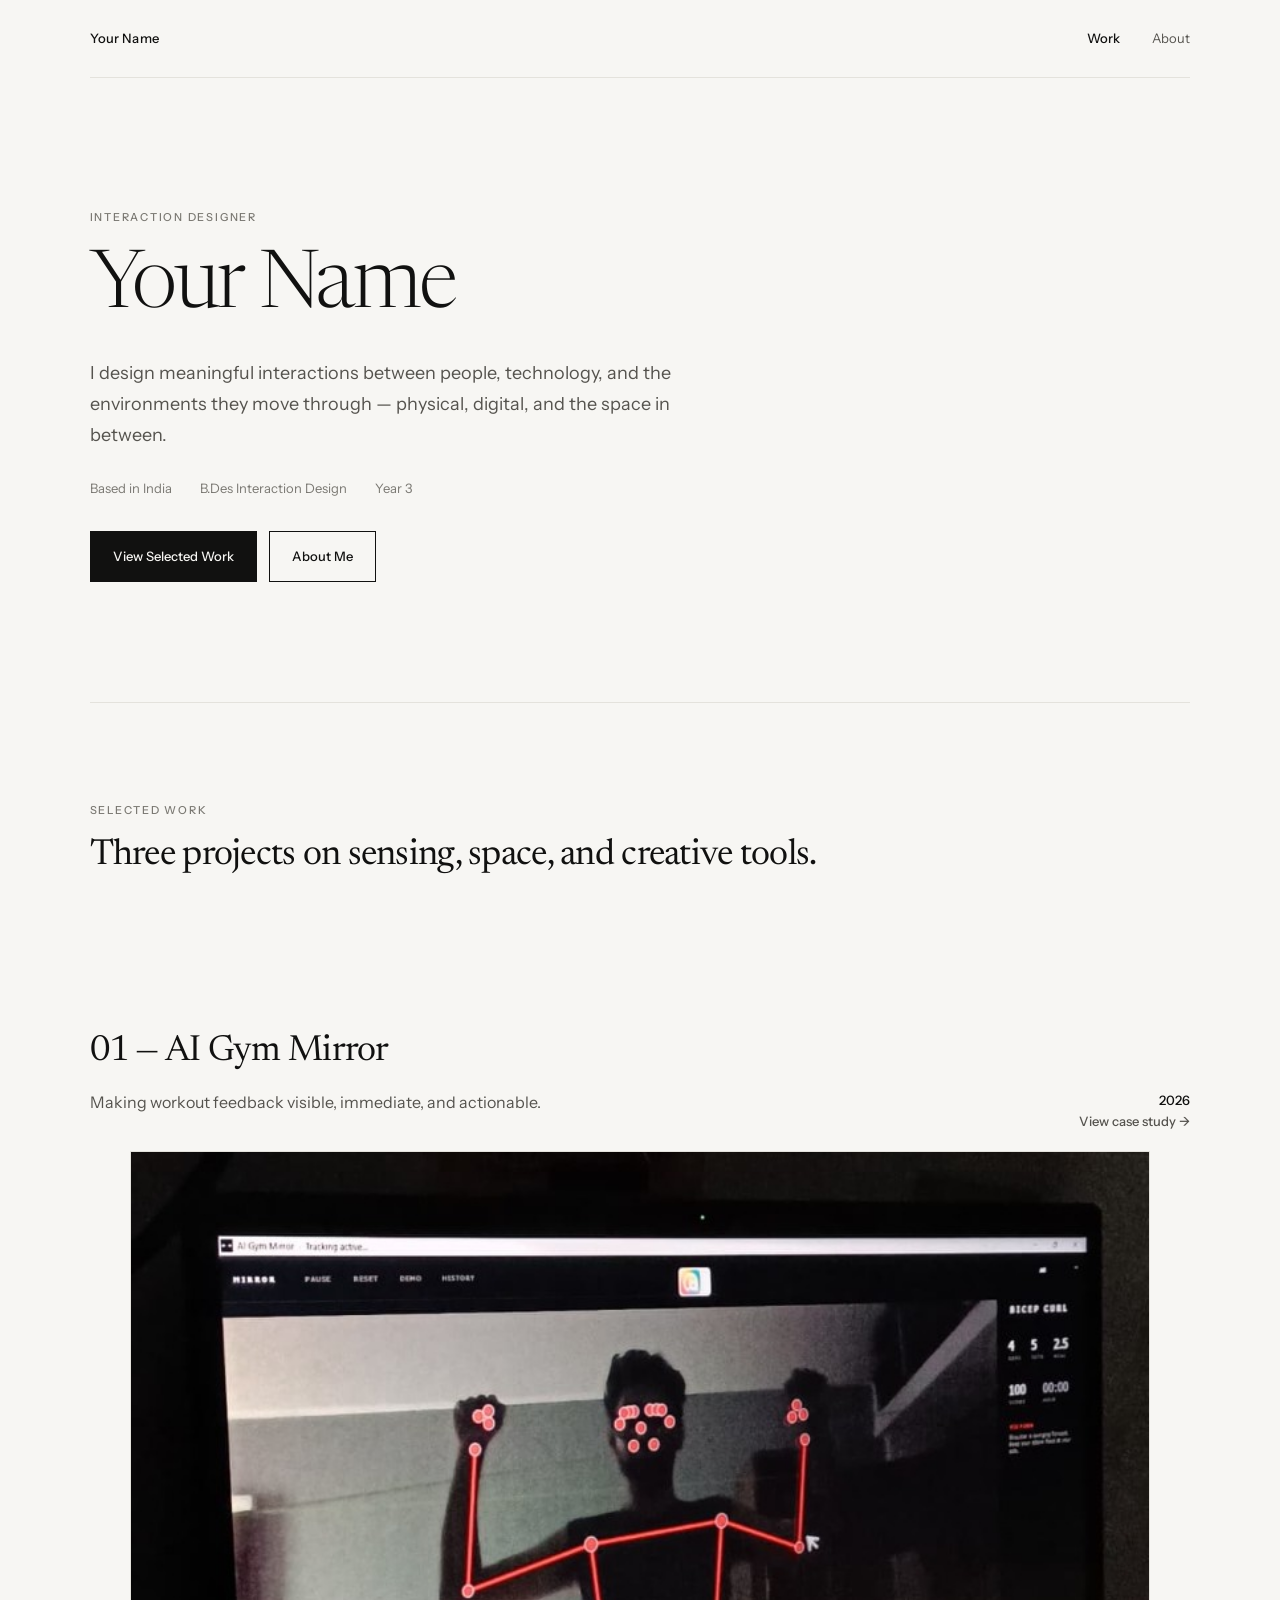
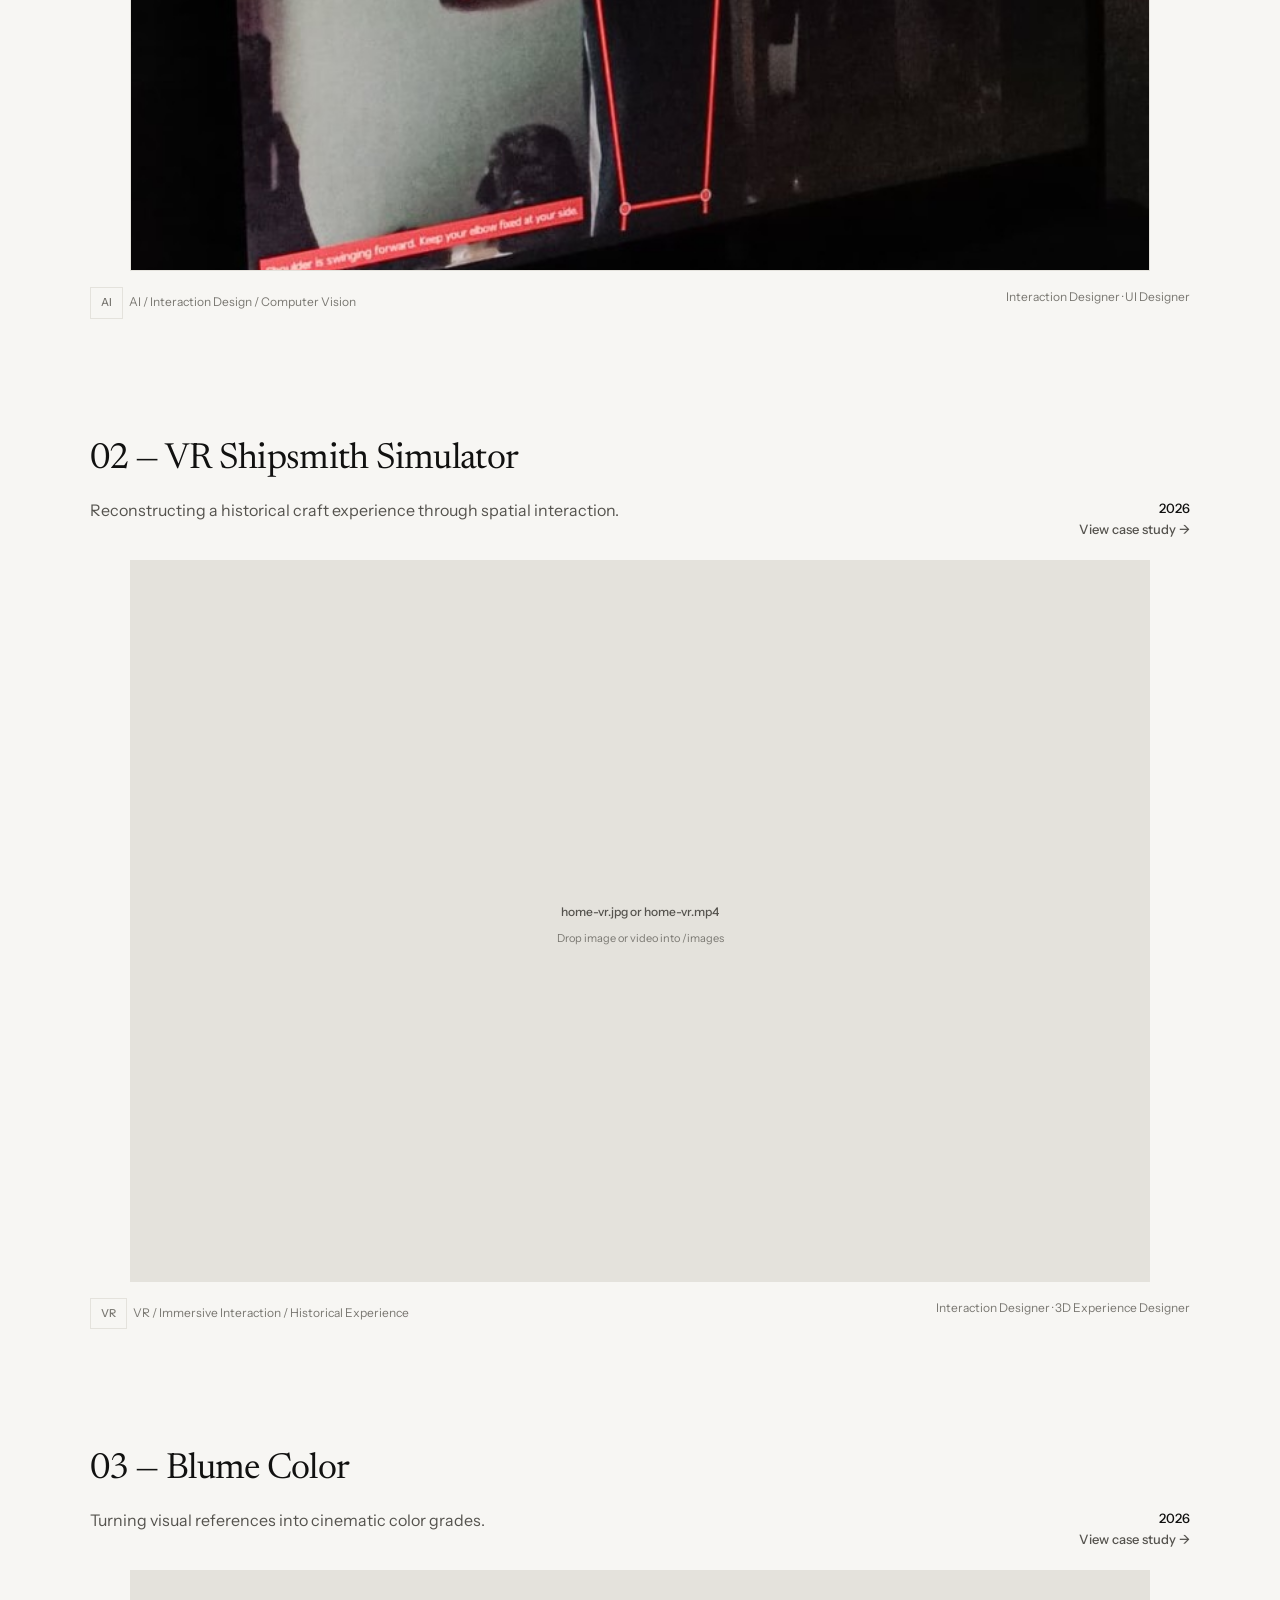
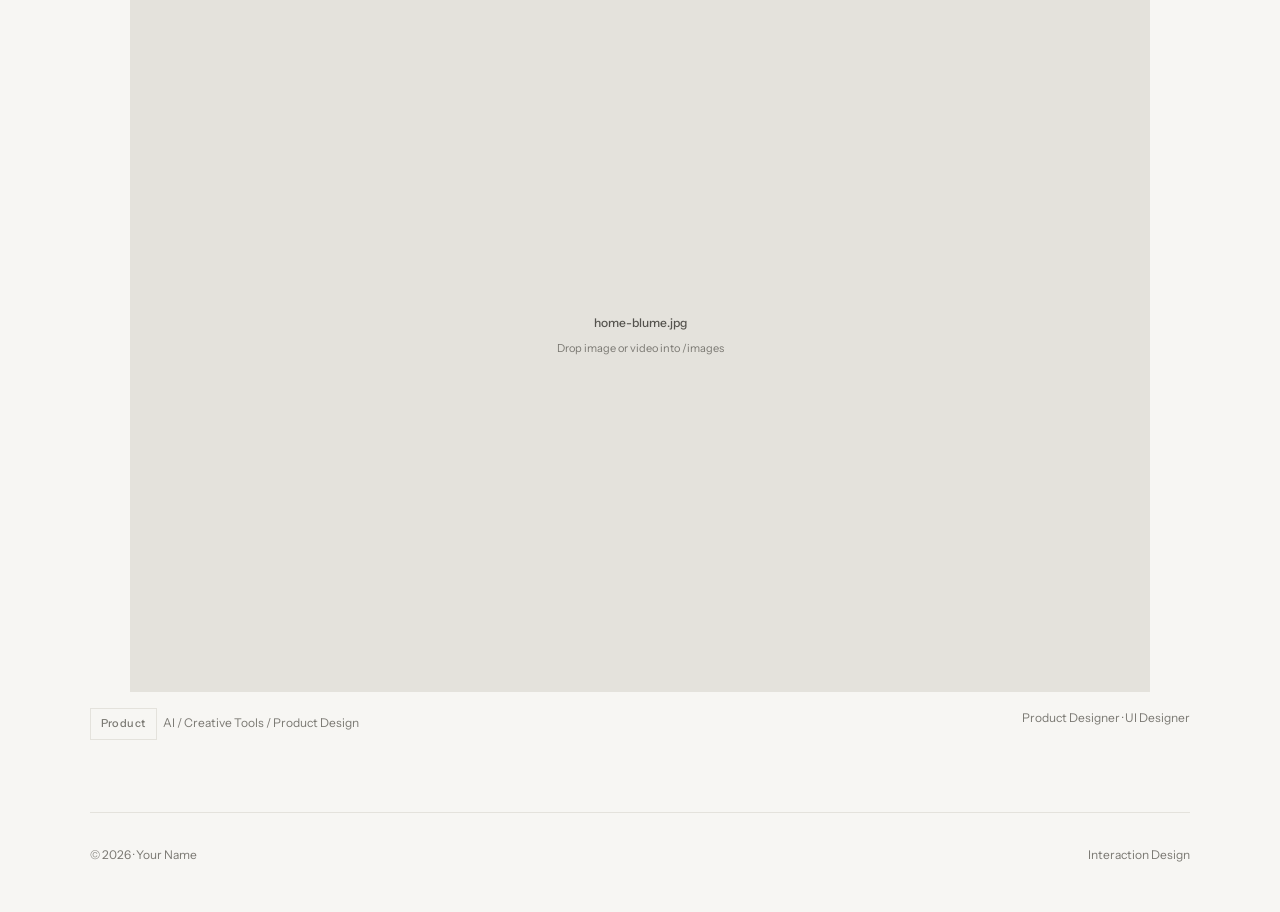
==== docs/index.html @ 710aa034 "Add AI Gym Mirror product photos and matching system screens" ====
<!DOCTYPE html>
<html lang="en">
<head>
  <meta charset="UTF-8">
  <meta name="viewport" content="width=device-width, initial-scale=1">
  <title>Your Name — Interaction Designer</title>
  <meta name="description" content="Interaction design portfolio. Selected work on sensing, space, and creative tools.">
  <link rel="preconnect" href="https://fonts.googleapis.com">
  <link rel="preconnect" href="https://fonts.gstatic.com" crossorigin>
  <link href="https://fonts.googleapis.com/css2?family=Instrument+Sans:wght@400;500;600&family=Newsreader:ital,opsz,wght@0,6..72,300;0,6..72,400;0,6..72,500;1,6..72,400&display=swap" rel="stylesheet">
  <link rel="stylesheet" href="assets/css/site.css">
</head>
<body>
  <a class="skip" href="#content">Skip to content</a>
  <div class="wrap">
    <header class="nav">
      <a class="nav__brand" href="index.html">Your Name</a>
      <nav class="nav__links">
        <a href="index.html#work" aria-current="page">Work</a>
        <a href="about.html">About</a>
      </nav>
    </header>
  </div>

  <main id="content">
    <section class="hero">
      <div class="wrap">
        <p class="label">Interaction Designer</p>
        <h1 class="display">Your Name</h1>
        <p class="lede">I design meaningful interactions between people, technology, and the environments they move through — physical, digital, and the space in between.</p>
        <div class="hero-meta">
          <span>Based in India</span>
          <span>B.Des Interaction Design</span>
          <span>Year 3</span>
        </div>
        <div class="cta-row">
          <a class="btn btn--primary" href="#work">View Selected Work</a>
          <a class="btn btn--ghost" href="about.html">About Me</a>
        </div>
      </div>
    </section>

    <div class="wrap"><hr class="rule"></div>

    <section class="section" id="work">
      <div class="wrap">
        <p class="label">Selected work</p>
        <h2 class="h1">Three projects on sensing, space, and creative tools.</h2>
      </div>
    </section>

    <article class="project">
      <div class="wrap">
        <div class="project__head">
          <div>
            <h2 class="h1">01  —  AI Gym Mirror</h2>
            <p class="body">Making workout feedback visible, immediate, and actionable.</p>
          </div>
          <div class="project__year">
            2026<br>
            <a class="project__link" href="work/ai-gym-mirror.html">View case study  →</a>
          </div>
        </div>
        <a href="work/ai-gym-mirror.html">
          <figure class="media media--hero">
            <img src="images/home-gym.png" alt="AI Gym Mirror tracking a bicep curl">
            <div class="media__ph">
              <div class="media__cross"></div>
              <strong>home-gym.png</strong>
            </div>
          </figure>
        </a>
        <div class="project__foot">
          <span><span class="tag">AI</span> &nbsp; AI / Interaction Design / Computer Vision</span>
          <span>Interaction Designer · UI Designer</span>
        </div>
      </div>
    </article>

    <article class="project">
      <div class="wrap">
        <div class="project__head">
          <div>
            <h2 class="h1">02  —  VR Shipsmith Simulator</h2>
            <p class="body">Reconstructing a historical craft experience through spatial interaction.</p>
          </div>
          <div class="project__year">
            2026<br>
            <a class="project__link" href="work/vr-shipsmith.html">View case study  →</a>
          </div>
        </div>
        <a href="work/vr-shipsmith.html">
          <figure class="media media--hero">
            <video src="images/home-vr.mp4" muted loop playsinline></video>
            <img src="images/home-vr.jpg" alt="VR Shipsmith workshop environment">
            <div class="media__ph">
              <div class="media__cross"></div>
              <strong>home-vr.jpg or home-vr.mp4</strong>
              <small>Drop image or video into /images</small>
            </div>
          </figure>
        </a>
        <div class="project__foot">
          <span><span class="tag">VR</span> &nbsp; VR / Immersive Interaction / Historical Experience</span>
          <span>Interaction Designer · 3D Experience Designer</span>
        </div>
      </div>
    </article>

    <article class="project">
      <div class="wrap">
        <div class="project__head">
          <div>
            <h2 class="h1">03  —  Blume Color</h2>
            <p class="body">Turning visual references into cinematic color grades.</p>
          </div>
          <div class="project__year">
            2026<br>
            <a class="project__link" href="work/blume-color.html">View case study  →</a>
          </div>
        </div>
        <a href="work/blume-color.html">
          <figure class="media media--hero">
            <img src="images/home-blume.jpg" alt="Blume Color product interface">
            <div class="media__ph">
              <div class="media__cross"></div>
              <strong>home-blume.jpg</strong>
              <small>Drop image or video into /images</small>
            </div>
          </figure>
        </a>
        <div class="project__foot">
          <span><span class="tag">Product</span> &nbsp; AI / Creative Tools / Product Design</span>
          <span>Product Designer · UI Designer</span>
        </div>
      </div>
    </article>
  </main>

  <div class="wrap">
    <hr class="rule">
    <footer class="footer">
      <span>© <span data-year></span> · Your Name</span>
      <span>Interaction Design</span>
    </footer>
  </div>
  <script src="assets/js/site.js"></script>
</body>
</html>
---- docs/assets/css/site.css ----
:root {
  --bg: #f7f6f3;
  --bg-muted: #efede8;
  --surface: #ffffff;
  --ink: #111110;
  --secondary: #55534e;
  --muted: #7a7872;
  --line: #e4e2dc;
  --media: #e4e2dc;
  --inverse: #111110;
  --inverse-text: #f7f6f3;
  --pad: clamp(20px, 7vw, 96px);
  --max: 1248px;
  --serif: "Newsreader", "Times New Roman", serif;
  --sans: "Instrument Sans", "Helvetica Neue", sans-serif;
}

* { box-sizing: border-box; }
html { scroll-behavior: smooth; }
body {
  margin: 0;
  background: var(--bg);
  color: var(--ink);
  font-family: var(--sans);
  font-size: 16px;
  line-height: 1.6;
  -webkit-font-smoothing: antialiased;
}
img, video { max-width: 100%; display: block; }
a { color: inherit; text-decoration: none; }
button, .btn { font-family: inherit; }

.skip {
  position: absolute;
  left: -999px;
  top: 8px;
  background: var(--ink);
  color: var(--inverse-text);
  padding: 8px 12px;
  z-index: 20;
}
.skip:focus { left: 8px; }

.wrap {
  width: min(100%, calc(var(--max) + var(--pad) * 2));
  margin: 0 auto;
  padding-left: var(--pad);
  padding-right: var(--pad);
}

.nav {
  display: flex;
  align-items: center;
  justify-content: space-between;
  padding: 28px 0;
  border-bottom: 1px solid var(--line);
}
.nav__brand {
  font-size: 13px;
  font-weight: 500;
  letter-spacing: 0.01em;
}
.nav__links {
  display: flex;
  gap: 32px;
  font-size: 13px;
  color: var(--secondary);
}
.nav__links a[aria-current="page"] {
  color: var(--ink);
  font-weight: 500;
}

.label {
  font-size: 11px;
  font-weight: 500;
  letter-spacing: 0.16em;
  text-transform: uppercase;
  color: var(--muted);
}

.display {
  font-family: var(--serif);
  font-weight: 300;
  font-size: clamp(40px, 8vw, 80px);
  line-height: 1.05;
  letter-spacing: -0.03em;
  margin: 0;
}
.title {
  font-family: var(--serif);
  font-weight: 300;
  font-size: clamp(32px, 5vw, 52px);
  line-height: 1.12;
  letter-spacing: -0.025em;
  margin: 0;
}
.h1 {
  font-family: var(--serif);
  font-weight: 400;
  font-size: clamp(26px, 3vw, 36px);
  line-height: 1.2;
  letter-spacing: -0.02em;
  margin: 0;
}
.h2 {
  font-family: var(--serif);
  font-weight: 400;
  font-size: clamp(22px, 2.4vw, 26px);
  line-height: 1.3;
  margin: 0;
}
.lede {
  font-size: 18px;
  line-height: 1.7;
  color: var(--secondary);
  max-width: 40rem;
}
.body { color: var(--secondary); max-width: 45rem; }
.quote {
  font-family: var(--serif);
  font-style: italic;
  font-weight: 400;
  font-size: clamp(26px, 3.4vw, 40px);
  line-height: 1.25;
  margin: 0;
}

.hero { padding: 120px 0 120px; }
.hero .label { margin-bottom: 20px; }
.hero .display, .hero .title { margin-bottom: 28px; }
.hero-meta {
  display: flex;
  flex-wrap: wrap;
  gap: 12px 28px;
  color: var(--muted);
  font-size: 13px;
  margin: 28px 0 32px;
}
.cta-row { display: flex; flex-wrap: wrap; gap: 12px; }

.btn {
  display: inline-flex;
  align-items: center;
  justify-content: center;
  padding: 14px 22px;
  font-size: 13px;
  font-weight: 500;
  border: 1px solid var(--ink);
  cursor: pointer;
}
.btn--primary { background: var(--ink); color: var(--inverse-text); }
.btn--ghost { background: transparent; }

.section { padding: 88px 0; }
.section--tight { padding: 48px 0 72px; }
.section--muted { background: var(--bg-muted); }
.section--inverse {
  background: var(--inverse);
  color: var(--inverse-text);
}
.section--inverse .label { color: #a8a59d; }
.section--inverse .lede,
.section--inverse .body { color: #c9c6bf; }
.section .label { margin-bottom: 16px; }
.section .h1, .section .h2, .section .title { margin-bottom: 16px; }

.rule { border: 0; border-top: 1px solid var(--line); margin: 0; }

.project { padding: 48px 0 72px; }
.project__head {
  display: flex;
  justify-content: space-between;
  gap: 32px;
  align-items: flex-end;
  margin-bottom: 20px;
}
.project__year { font-size: 13px; font-weight: 500; text-align: right; }
.project__link { font-size: 13px; color: var(--secondary); }
.project__foot {
  display: flex;
  justify-content: space-between;
  gap: 16px;
  flex-wrap: wrap;
  margin-top: 16px;
  font-size: 12px;
  color: var(--muted);
}
.tag {
  display: inline-block;
  border: 1px solid var(--line);
  padding: 6px 10px;
  font-size: 11px;
  font-weight: 500;
  letter-spacing: 0.04em;
}

.media {
  position: relative;
  background: var(--media);
  border: 1px solid var(--line);
  min-height: 240px;
  overflow: hidden;
}
.media--hero { min-height: min(72vw, 720px); }
.media--wide { min-height: min(50vw, 520px); }
.media--square { min-height: 280px; }
.media img,
.media video {
  width: 100%;
  height: 100%;
  object-fit: cover;
  position: absolute;
  inset: 0;
  opacity: 0;
}
.media.has-media img,
.media.has-media video { opacity: 1; }
.media.has-media .media__ph { display: none; }
.media__ph {
  min-height: inherit;
  display: grid;
  place-content: center;
  text-align: center;
  gap: 8px;
  padding: 24px;
  color: var(--muted);
}
.media__ph strong {
  font-size: 12px;
  font-weight: 500;
  color: var(--secondary);
}
.media__ph small { font-size: 11px; }
.media--photo {
  background: #0a0a09;
}
.media--photo img,
.media--photo video {
  object-fit: contain;
}
.media-cap {
  margin: 10px 0 0;
  font-size: 12px;
  color: var(--muted);
}

.meta-row {
  display: grid;
  grid-template-columns: repeat(auto-fit, minmax(140px, 1fr));
  gap: 24px 48px;
  margin: 32px 0 0;
}
.meta-row dt {
  font-size: 11px;
  font-weight: 500;
  letter-spacing: 0.16em;
  text-transform: uppercase;
  color: var(--muted);
  margin-bottom: 6px;
}
.meta-row dd { margin: 0; font-size: 13px; }

.flow {
  display: flex;
  flex-wrap: wrap;
  align-items: center;
  gap: 10px;
}
.chip {
  background: var(--surface);
  border: 1px solid var(--line);
  padding: 10px 14px;
  font-size: 12px;
  font-weight: 500;
}
.flow__arrow { color: var(--muted); }

.insights, .lessons, .states, .phones, .gallery, .ix-grid {
  display: grid;
  gap: 16px 24px;
}
.insights { grid-template-columns: repeat(4, 1fr); }
.lessons { grid-template-columns: repeat(3, 1fr); }
.states { grid-template-columns: repeat(5, 1fr); }
.phones { grid-template-columns: repeat(7, minmax(140px, 1fr)); overflow-x: auto; }
.gallery { grid-template-columns: 1fr 1fr; }
.gallery--3 { grid-template-columns: 1fr 1fr 1fr; }
.ix-grid { grid-template-columns: repeat(6, 1fr); }

.insight {
  border-left: 1px solid var(--line);
  padding: 24px 32px 24px 0;
}
.insight h3 { font-size: 16px; font-weight: 500; margin: 12px 0; }
.insight p, .lesson p, .state p { margin: 0; font-size: 14px; color: var(--secondary); line-height: 1.55; }
.lesson h3 {
  font-family: var(--serif);
  font-weight: 400;
  font-size: 22px;
  margin: 10px 0;
}

.state {
  background: var(--surface);
  padding: 20px;
}
.state h3 { font-size: 14px; font-weight: 500; margin: 0 0 10px; }

.phone {
  min-width: 160px;
  background: var(--surface);
  border: 1px solid var(--line);
  padding: 14px;
  font-size: 11px;
}
.phone__bar { display: flex; justify-content: space-between; color: var(--muted); font-size: 9px; }
.phone h4 { margin: 10px 0; font-size: 13px; }
.phone .block { height: 18px; background: var(--bg-muted); margin: 8px 0; }
.phone .hero-block { height: 72px; background: var(--media); }
.phone .btn-block { height: 28px; background: var(--ink); }
.phone-cap { text-align: center; font-size: 11px; color: var(--muted); margin-top: 8px; }

.notes { display: grid; gap: 8px; margin-top: 24px; }
.note { display: flex; gap: 8px; align-items: flex-start; font-size: 12px; color: var(--secondary); }
.note b {
  background: var(--ink);
  color: var(--inverse-text);
  font-size: 10px;
  font-weight: 500;
  padding: 2px 6px;
}

.plan {
  position: relative;
  background: var(--bg-muted);
  border: 1px solid var(--line);
  min-height: 420px;
  margin-top: 20px;
}
.plan__nav {
  position: absolute;
  inset: 24px;
  border: 1px dashed var(--line);
}
.zone {
  position: absolute;
  border: 1px solid var(--ink);
  background: var(--surface);
  display: grid;
  place-content: center;
  font-size: 11px;
  font-weight: 500;
  text-align: center;
  padding: 8px;
}
.plan__legend {
  position: absolute;
  left: 40px;
  bottom: 16px;
  font-size: 11px;
  color: var(--muted);
}

.workspace {
  display: grid;
  grid-template-columns: 2fr 1fr 1.2fr 1.4fr;
  grid-template-rows: 180px 90px 90px 90px;
  gap: 12px;
  background: var(--surface);
  border: 1px solid var(--line);
  padding: 16px;
}
.ws {
  background: var(--bg-muted);
  display: grid;
  place-content: center;
  text-align: center;
  font-size: 12px;
  font-weight: 500;
  color: var(--secondary);
  padding: 12px;
}
.ws--video { grid-column: 1; grid-row: 1; }
.ws--ref { grid-column: 2; grid-row: 1; }
.ws--prev { grid-column: 3 / 5; grid-row: 1; }
.ws--raw { grid-column: 1; grid-row: 2 / 4; }
.ws--proc { grid-column: 2; grid-row: 2; }
.ws--anal { grid-column: 2; grid-row: 3; }
.ws--cmp { grid-column: 3 / 5; grid-row: 2 / 4; }
.ws--int { grid-column: 1; grid-row: 4; }
.ws--exp { grid-column: 2 / 5; grid-row: 4; }

.table {
  background: var(--surface);
  border: 1px solid var(--line);
}
.table div {
  display: grid;
  grid-template-columns: 200px 1fr;
  gap: 24px;
  padding: 18px 20px;
  border-top: 1px solid var(--line);
  font-size: 14px;
}
.table div:first-child { border-top: 0; }
.table b { font-size: 13px; font-weight: 500; }

.split-3 {
  display: grid;
  grid-template-columns: 1.4fr 1fr 0.8fr;
  gap: 48px 80px;
}
.split-3 .h2 { margin-bottom: 8px; }
.skill-list {
  display: grid;
  gap: 10px;
  font-family: var(--serif);
  font-size: 22px;
  line-height: 1.3;
}
.tool-list { display: grid; gap: 12px; color: var(--secondary); }

.case-nav {
  display: flex;
  justify-content: space-between;
  gap: 16px;
  align-items: center;
  padding: 28px 0;
  border-bottom: 1px solid var(--line);
  font-size: 13px;
}
.case-nav span { font-weight: 500; }
.case-nav a { color: var(--secondary); }

.next {
  display: flex;
  justify-content: space-between;
  align-items: baseline;
  gap: 16px;
  padding: 32px 0 16px;
}
.next a { font-family: var(--serif); font-size: 26px; }

.footer {
  display: flex;
  justify-content: space-between;
  gap: 16px;
  padding: 32px 0 48px;
  font-size: 12px;
  color: var(--muted);
}

@media (max-width: 980px) {
  .insights, .lessons, .states, .gallery, .gallery--3, .ix-grid, .split-3 {
    grid-template-columns: 1fr;
  }
  .phones { grid-template-columns: repeat(3, 1fr); }
  .workspace { grid-template-columns: 1fr 1fr; grid-template-rows: none; }
  .ws, .ws--video, .ws--ref, .ws--prev, .ws--raw, .ws--proc, .ws--anal, .ws--cmp, .ws--int, .ws--exp {
    grid-column: auto;
    grid-row: auto;
    min-height: 88px;
  }
  .table div { grid-template-columns: 1fr; gap: 6px; }
  .project__head { flex-direction: column; align-items: flex-start; }
  .hero { padding: 64px 0 72px; }
  .section { padding: 56px 0; }
}

@media (max-width: 640px) {
  .cta-row .btn { width: 100%; }
  .phones { grid-template-columns: 1fr 1fr; }
  .nav__links { gap: 18px; }
}
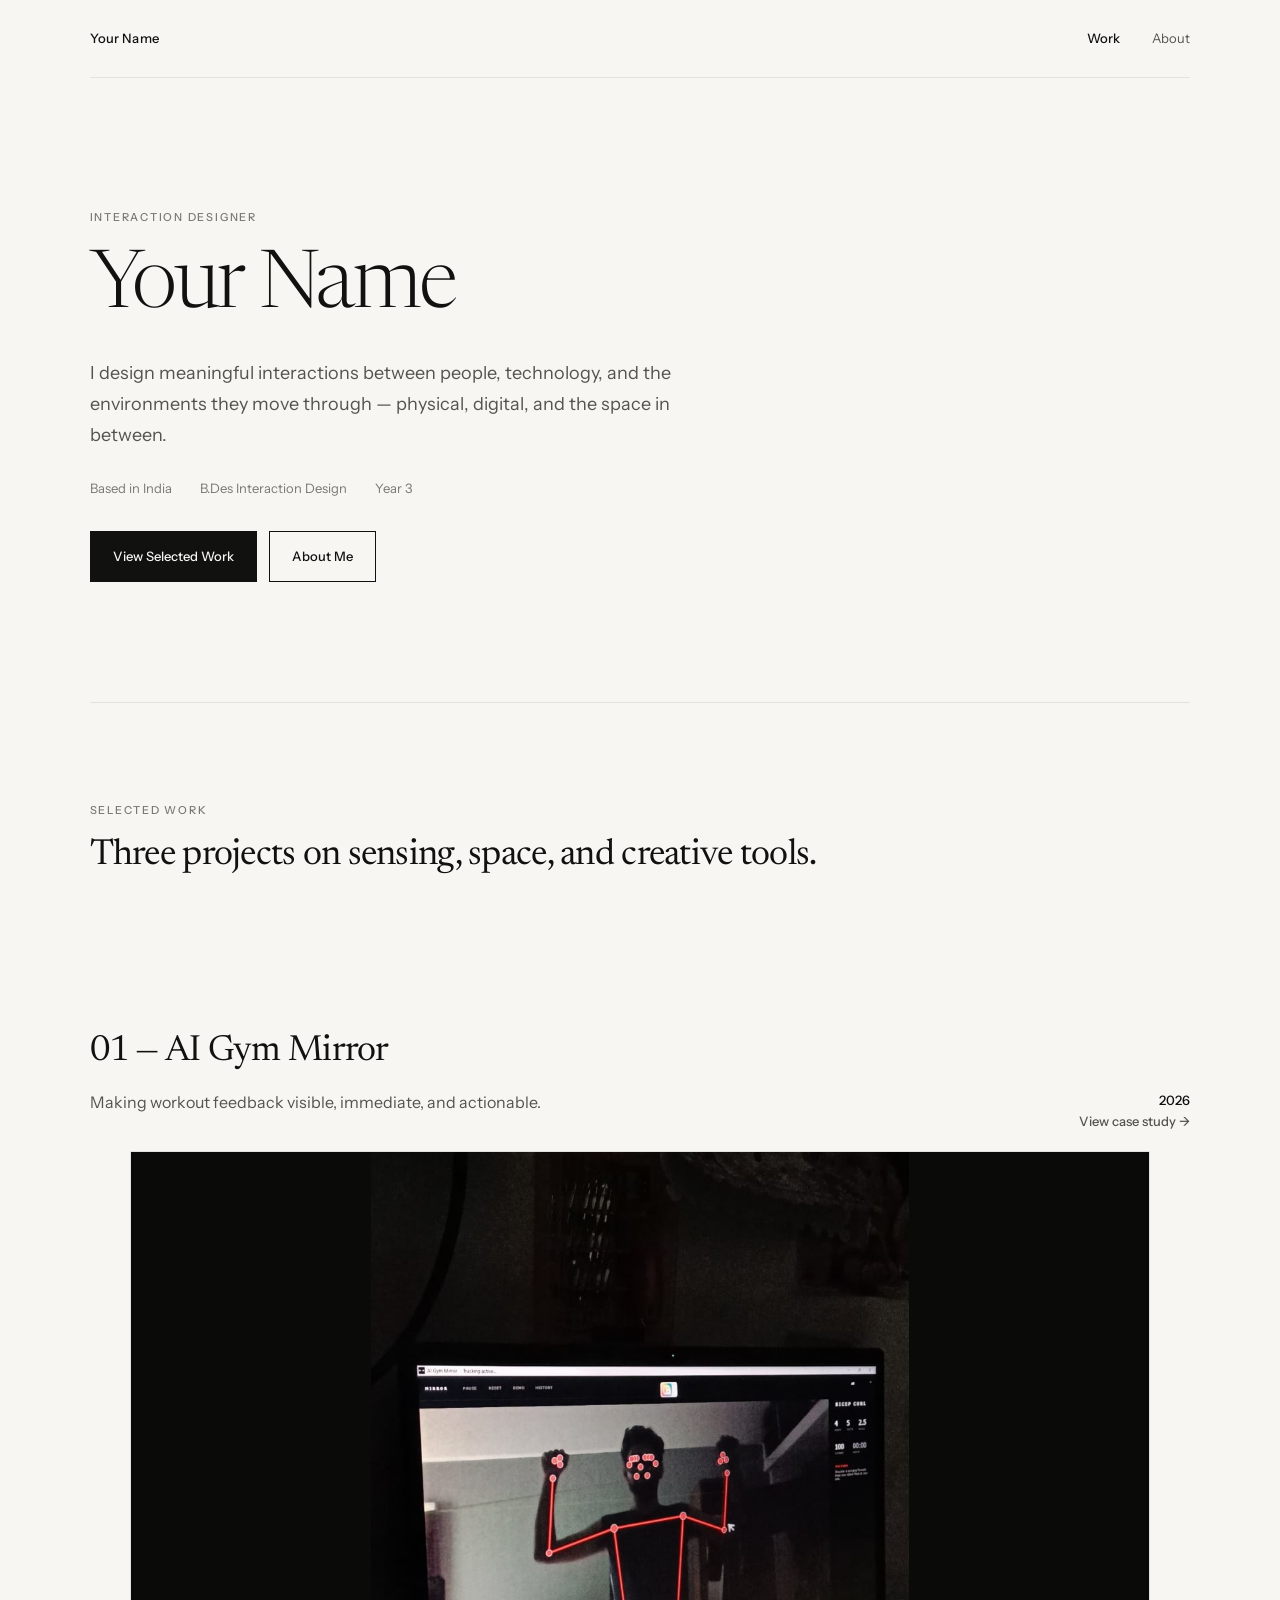
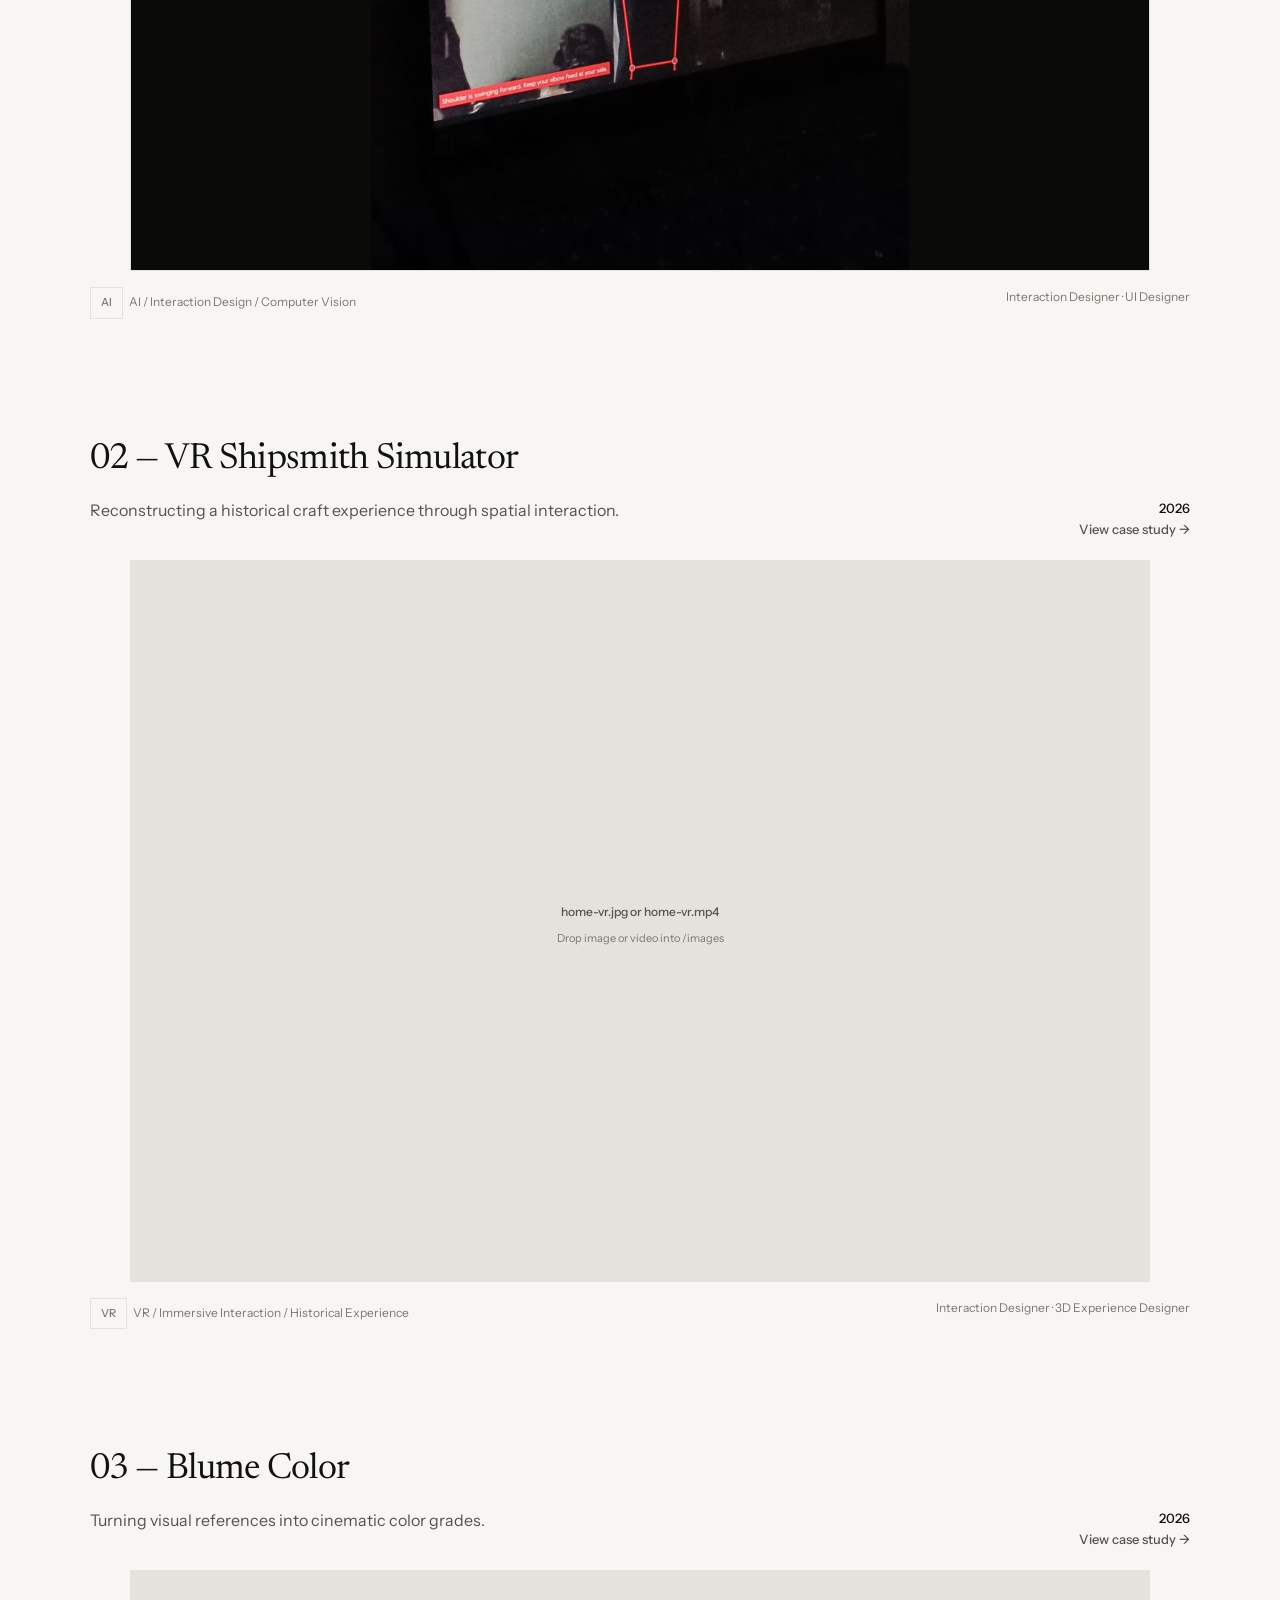
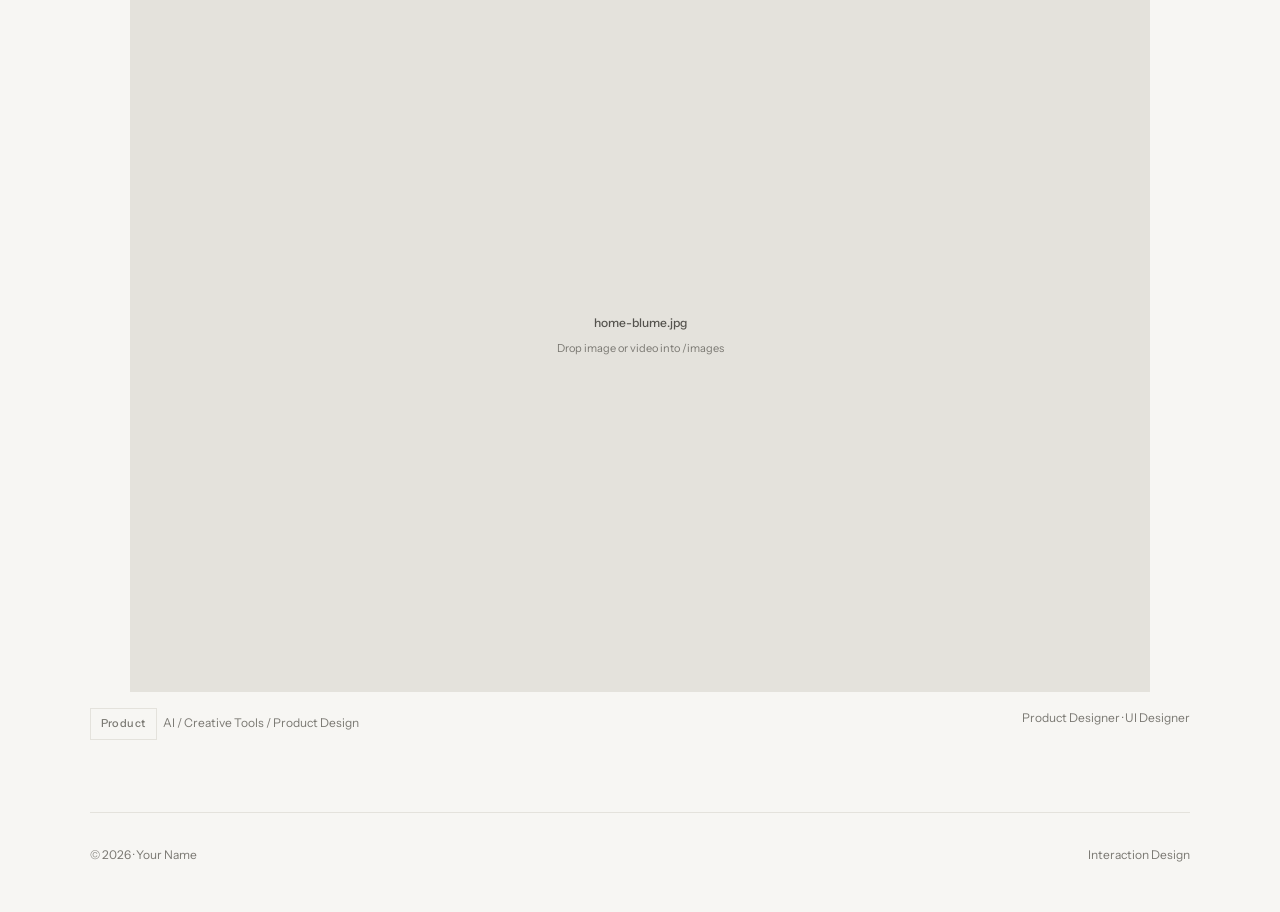
==== commit e3549e85: "Keep the Gym Mirror home photo uncropped" ====
--- a/docs/index.html
+++ b/docs/index.html
@@ -62,7 +62,7 @@
           </div>
         </div>
         <a href="work/ai-gym-mirror.html">
-          <figure class="media media--hero">
+          <figure class="media media--hero media--photo">
             <img src="images/home-gym.png" alt="AI Gym Mirror tracking a bicep curl">
             <div class="media__ph">
               <div class="media__cross"></div>
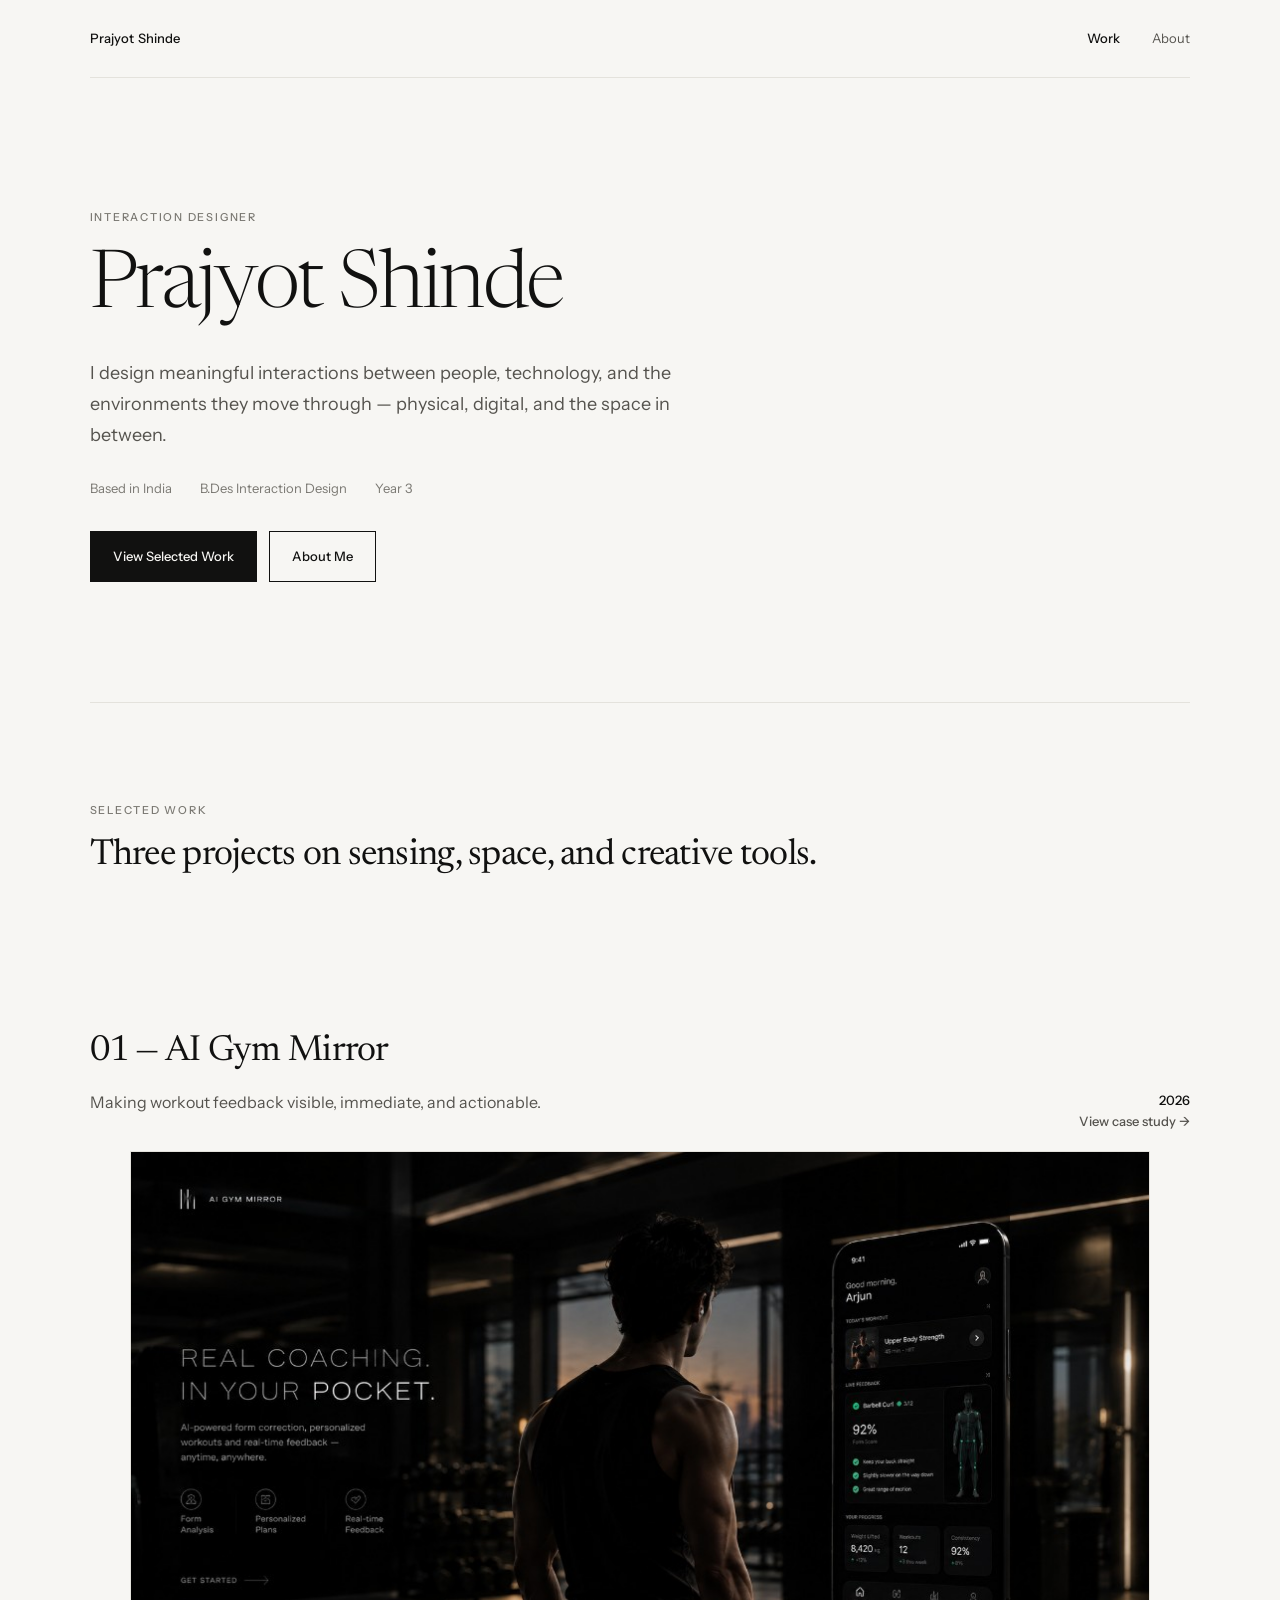
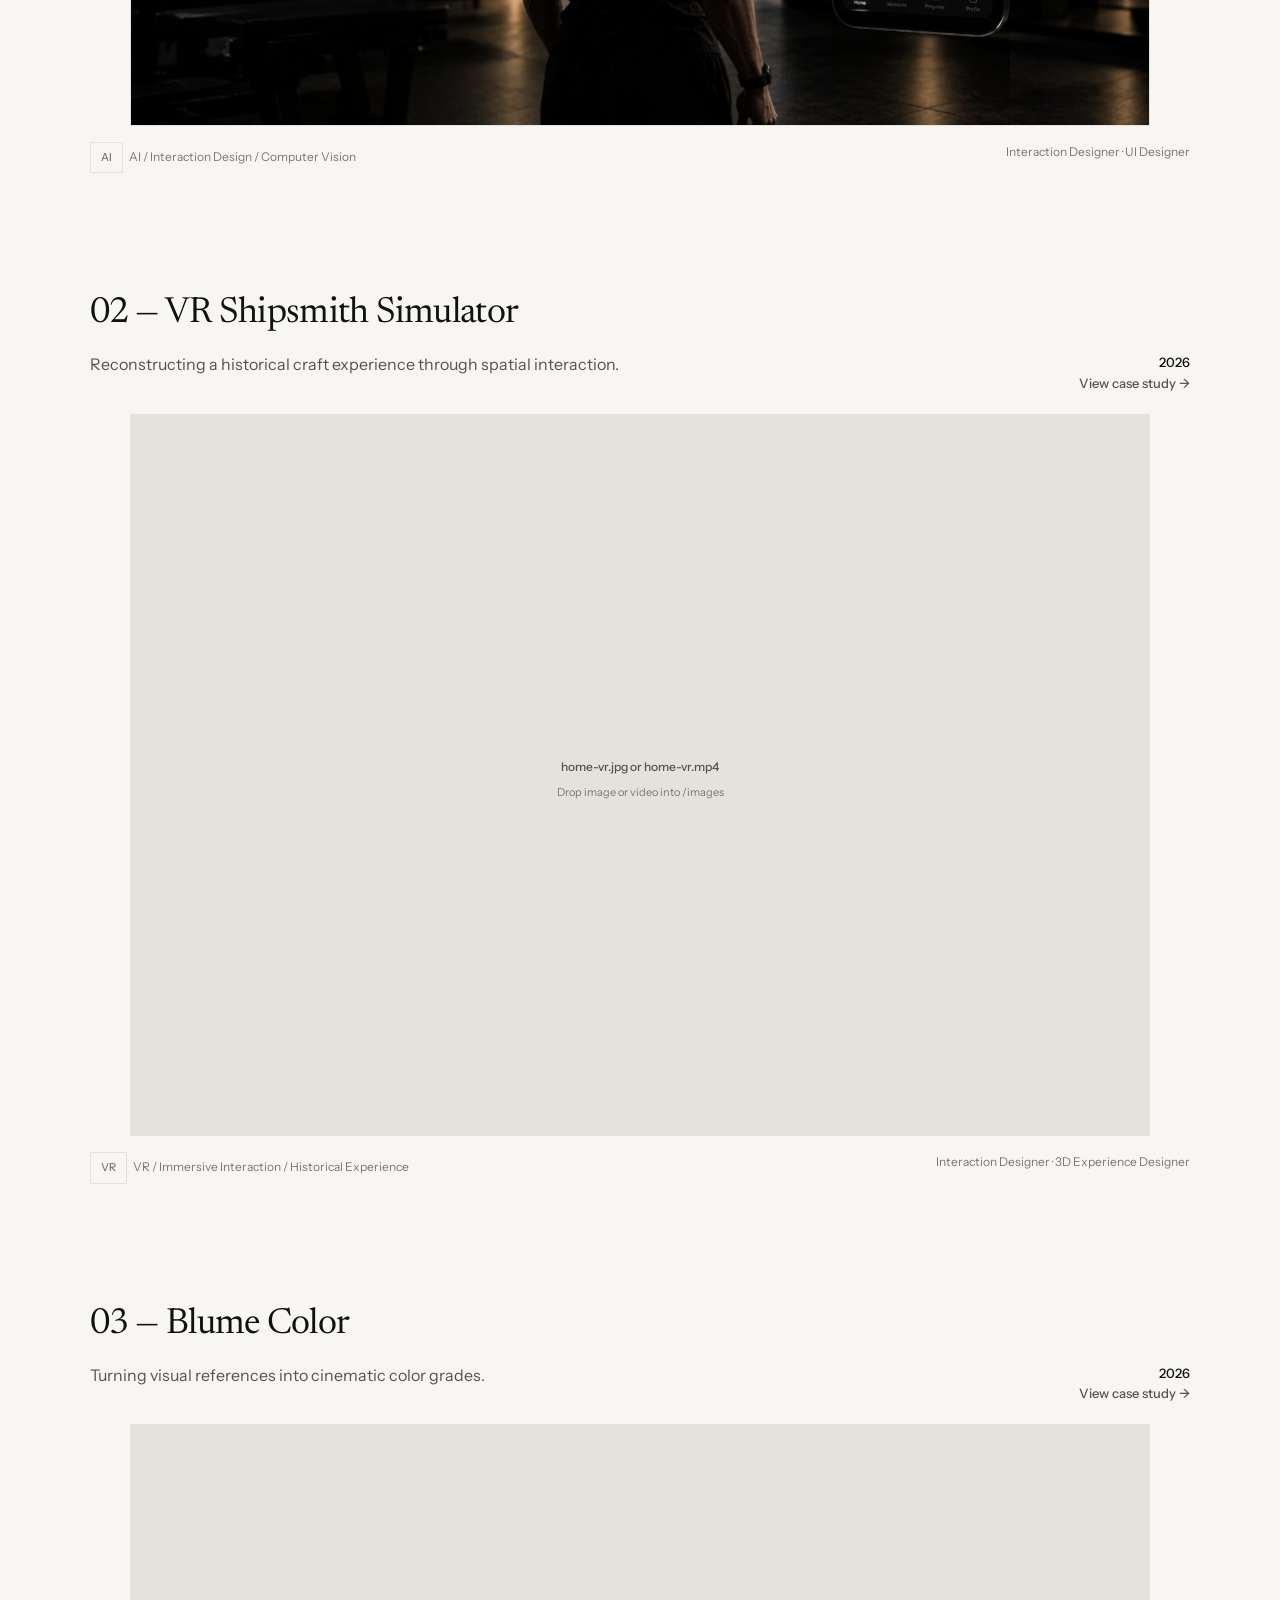
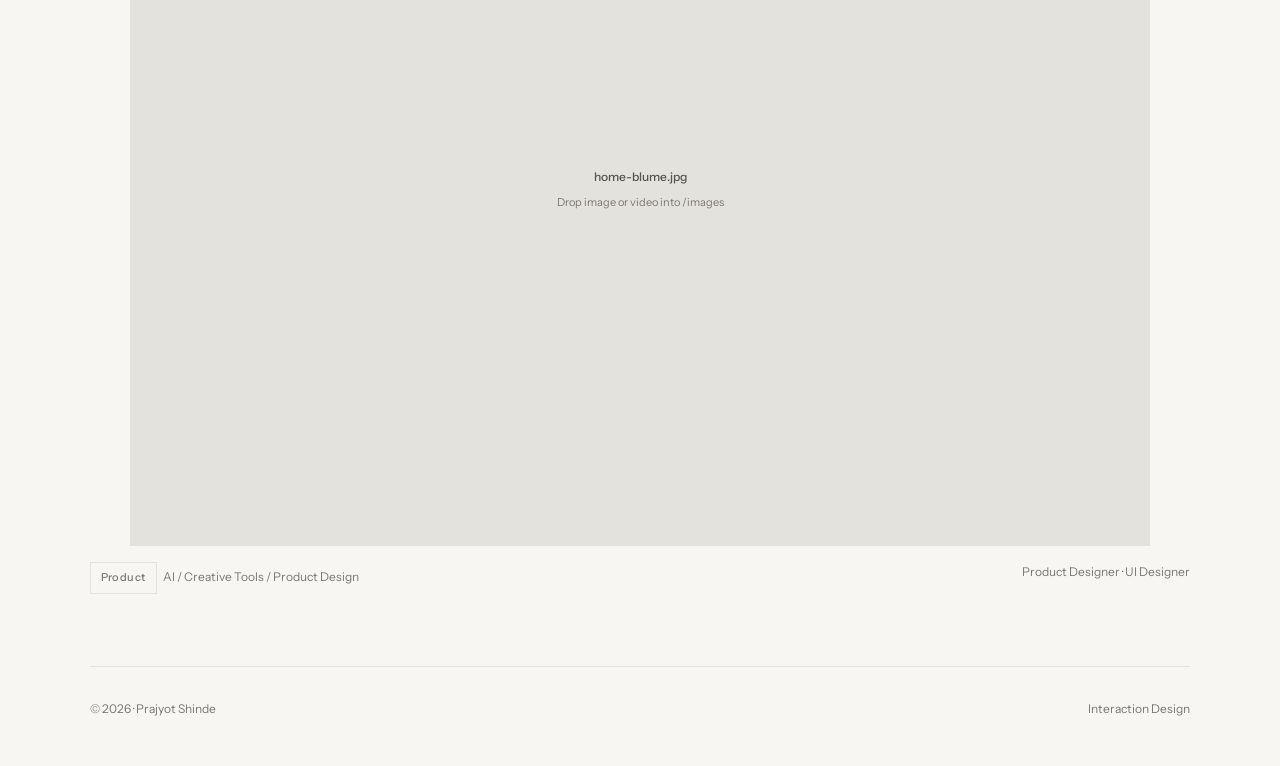
==== commit 8c1f24fd: "Add Prajyot Shinde and the Gym Mirror homepage hero" ====
--- a/docs/index.html
+++ b/docs/index.html
@@ -3,7 +3,7 @@
 <head>
   <meta charset="UTF-8">
   <meta name="viewport" content="width=device-width, initial-scale=1">
-  <title>Your Name — Interaction Designer</title>
+  <title>Prajyot Shinde — Interaction Designer</title>
   <meta name="description" content="Interaction design portfolio. Selected work on sensing, space, and creative tools.">
   <link rel="preconnect" href="https://fonts.googleapis.com">
   <link rel="preconnect" href="https://fonts.gstatic.com" crossorigin>
@@ -14,7 +14,7 @@
   <a class="skip" href="#content">Skip to content</a>
   <div class="wrap">
     <header class="nav">
-      <a class="nav__brand" href="index.html">Your Name</a>
+      <a class="nav__brand" href="index.html">Prajyot Shinde</a>
       <nav class="nav__links">
         <a href="index.html#work" aria-current="page">Work</a>
         <a href="about.html">About</a>
@@ -26,7 +26,7 @@
     <section class="hero">
       <div class="wrap">
         <p class="label">Interaction Designer</p>
-        <h1 class="display">Your Name</h1>
+        <h1 class="display">Prajyot Shinde</h1>
         <p class="lede">I design meaningful interactions between people, technology, and the environments they move through — physical, digital, and the space in between.</p>
         <div class="hero-meta">
           <span>Based in India</span>
@@ -62,8 +62,8 @@
           </div>
         </div>
         <a href="work/ai-gym-mirror.html">
-          <figure class="media media--hero media--photo">
-            <img src="images/home-gym.png" alt="AI Gym Mirror tracking a bicep curl">
+          <figure class="media media--hero media--cinematic">
+            <img src="images/home-gym.png" alt="AI Gym Mirror — real coaching in your pocket">
             <div class="media__ph">
               <div class="media__cross"></div>
               <strong>home-gym.png</strong>
@@ -140,7 +140,7 @@
   <div class="wrap">
     <hr class="rule">
     <footer class="footer">
-      <span>© <span data-year></span> · Your Name</span>
+      <span>© <span data-year></span> · Prajyot Shinde</span>
       <span>Interaction Design</span>
     </footer>
   </div>
--- a/docs/assets/css/site.css
+++ b/docs/assets/css/site.css
@@ -232,8 +232,14 @@
   color: var(--secondary);
 }
 .media__ph small { font-size: 11px; }
-.media--photo {
-  background: #0a0a09;
+.media--cinematic {
+  min-height: 0;
+  aspect-ratio: 16 / 9;
+  background: #070708;
+}
+.media--cinematic img,
+.media--cinematic video {
+  object-fit: cover;
 }
 .media--photo img,
 .media--photo video {
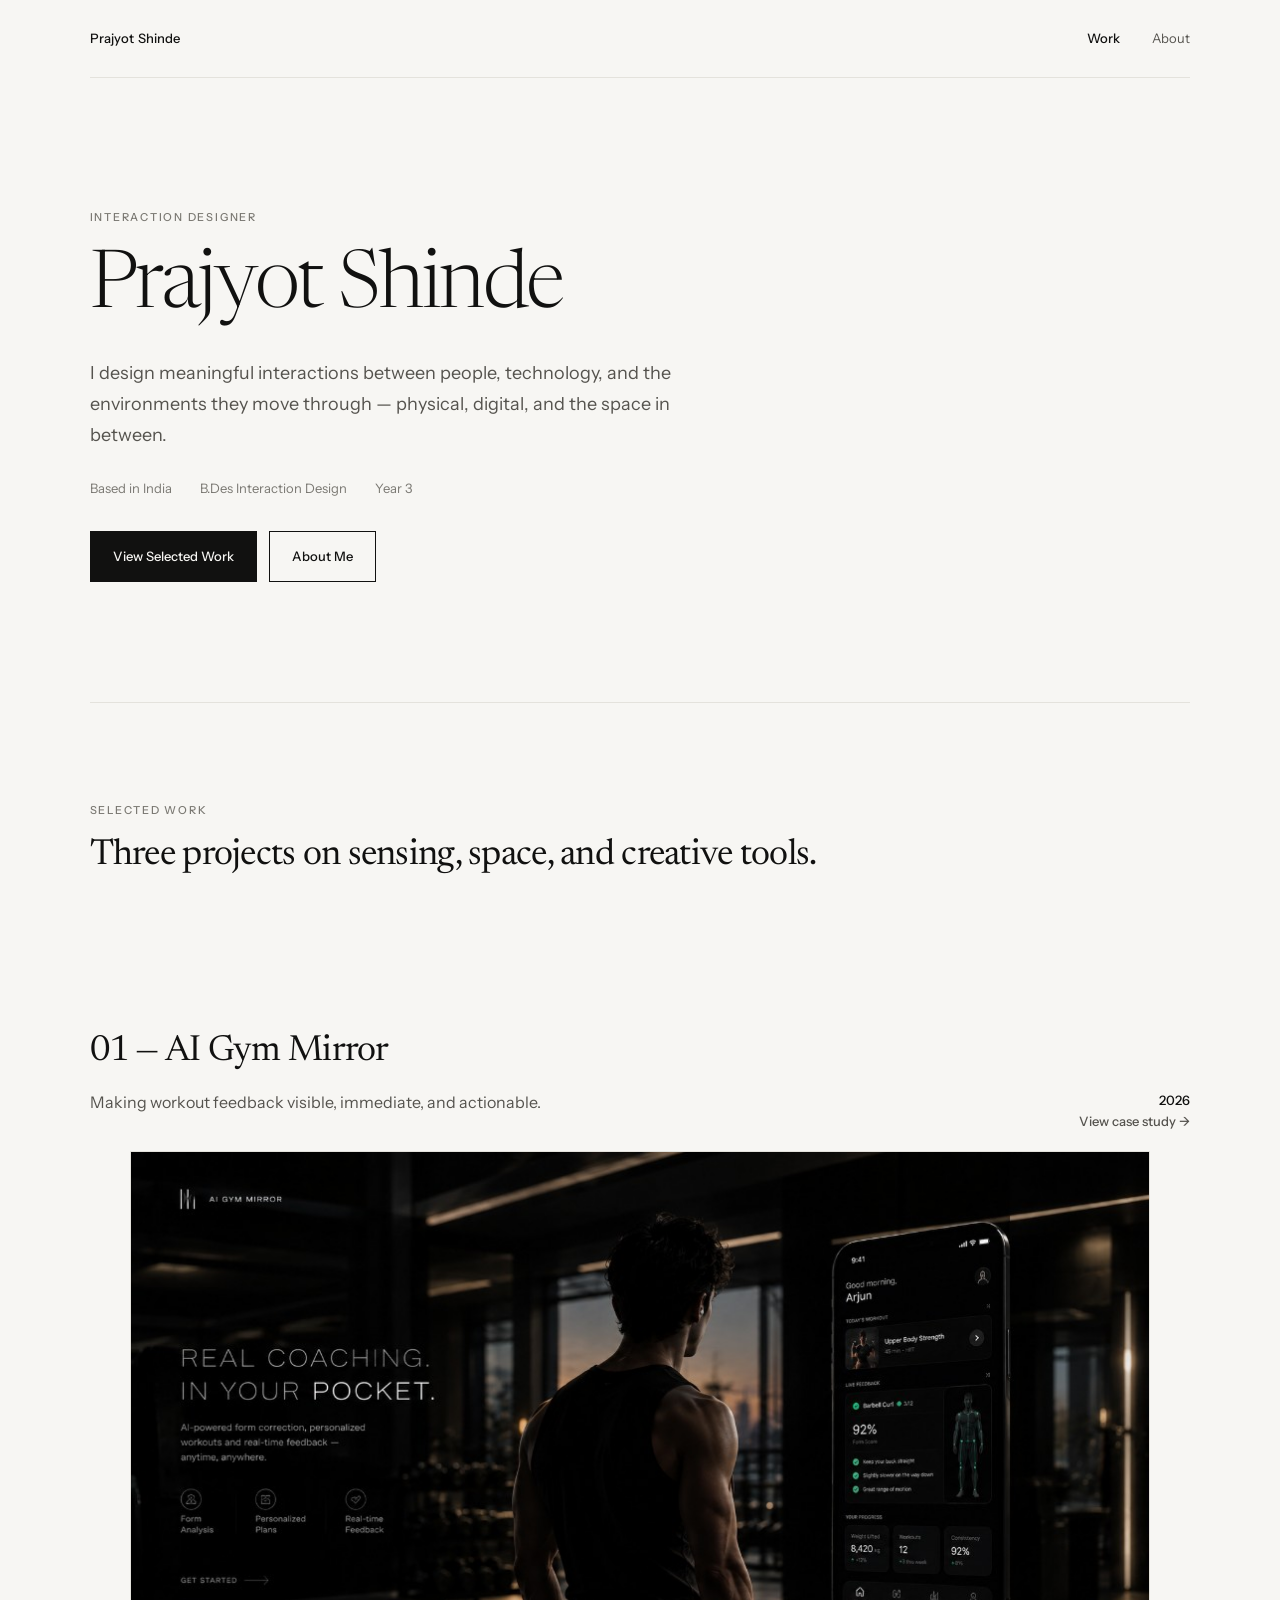
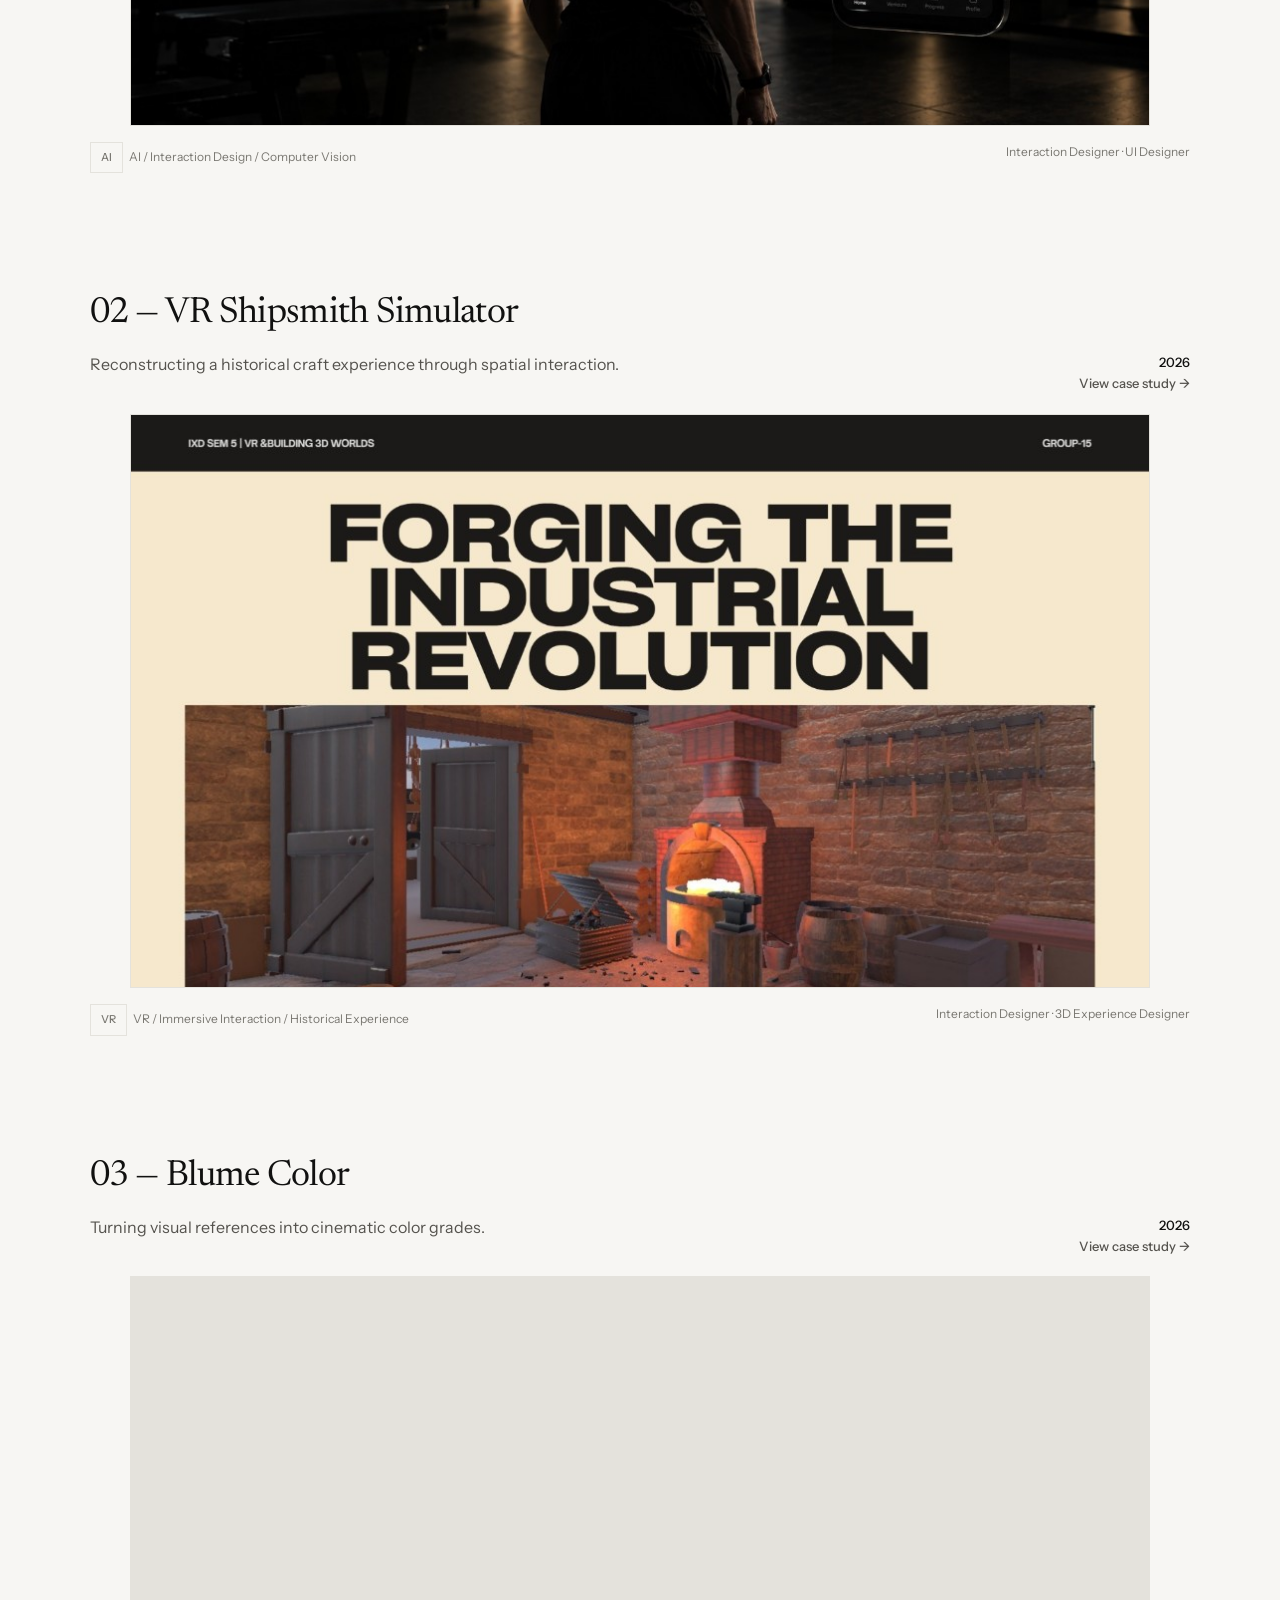
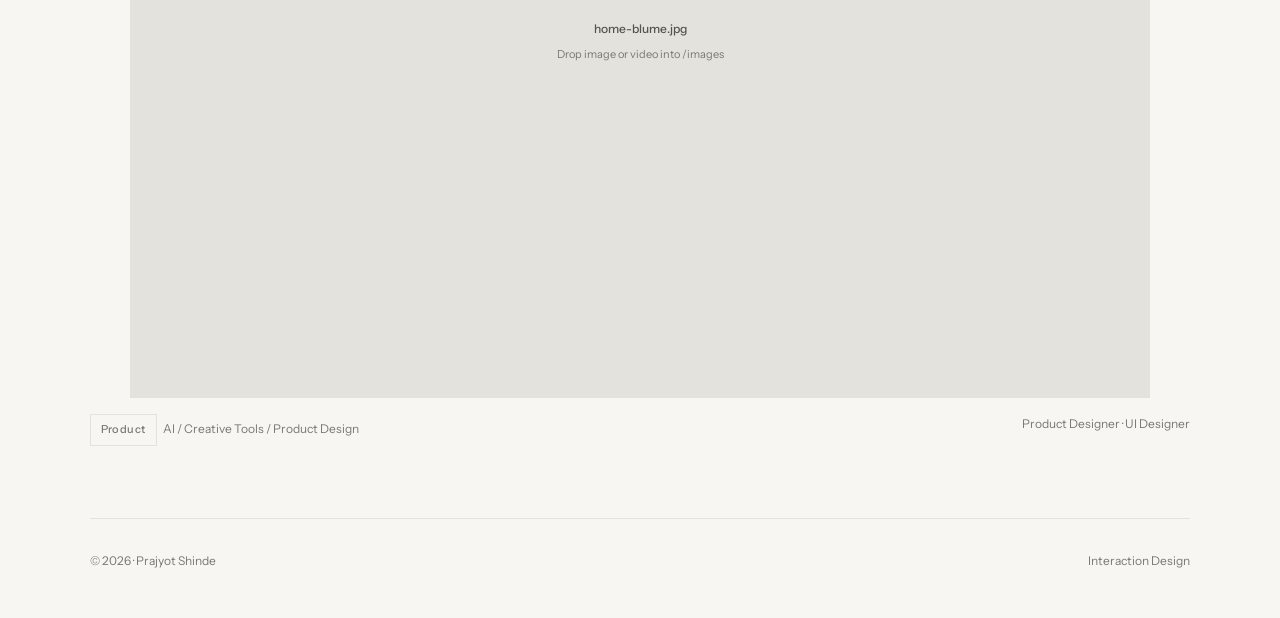
==== commit cbae1f98: "Place VR Shipsmith workshop photos across the homepage and case study." ====
--- a/docs/index.html
+++ b/docs/index.html
@@ -90,13 +90,11 @@
           </div>
         </div>
         <a href="work/vr-shipsmith.html">
-          <figure class="media media--hero">
-            <video src="images/home-vr.mp4" muted loop playsinline></video>
-            <img src="images/home-vr.jpg" alt="VR Shipsmith workshop environment">
+          <figure class="media media--hero media--cinematic">
+            <img src="images/home-vr.png" alt="VR Shipsmith — Forging the Industrial Revolution">
             <div class="media__ph">
               <div class="media__cross"></div>
-              <strong>home-vr.jpg or home-vr.mp4</strong>
-              <small>Drop image or video into /images</small>
+              <strong>home-vr.png</strong>
             </div>
           </figure>
         </a>
--- a/docs/assets/css/site.css
+++ b/docs/assets/css/site.css
@@ -245,6 +245,15 @@
 .media--photo video {
   object-fit: contain;
 }
+.media--board {
+  min-height: 0;
+  aspect-ratio: 16 / 9;
+  background: #f3ead8;
+}
+.media--board img,
+.media--board video {
+  object-fit: contain;
+}
 .media-cap {
   margin: 10px 0 0;
   font-size: 12px;
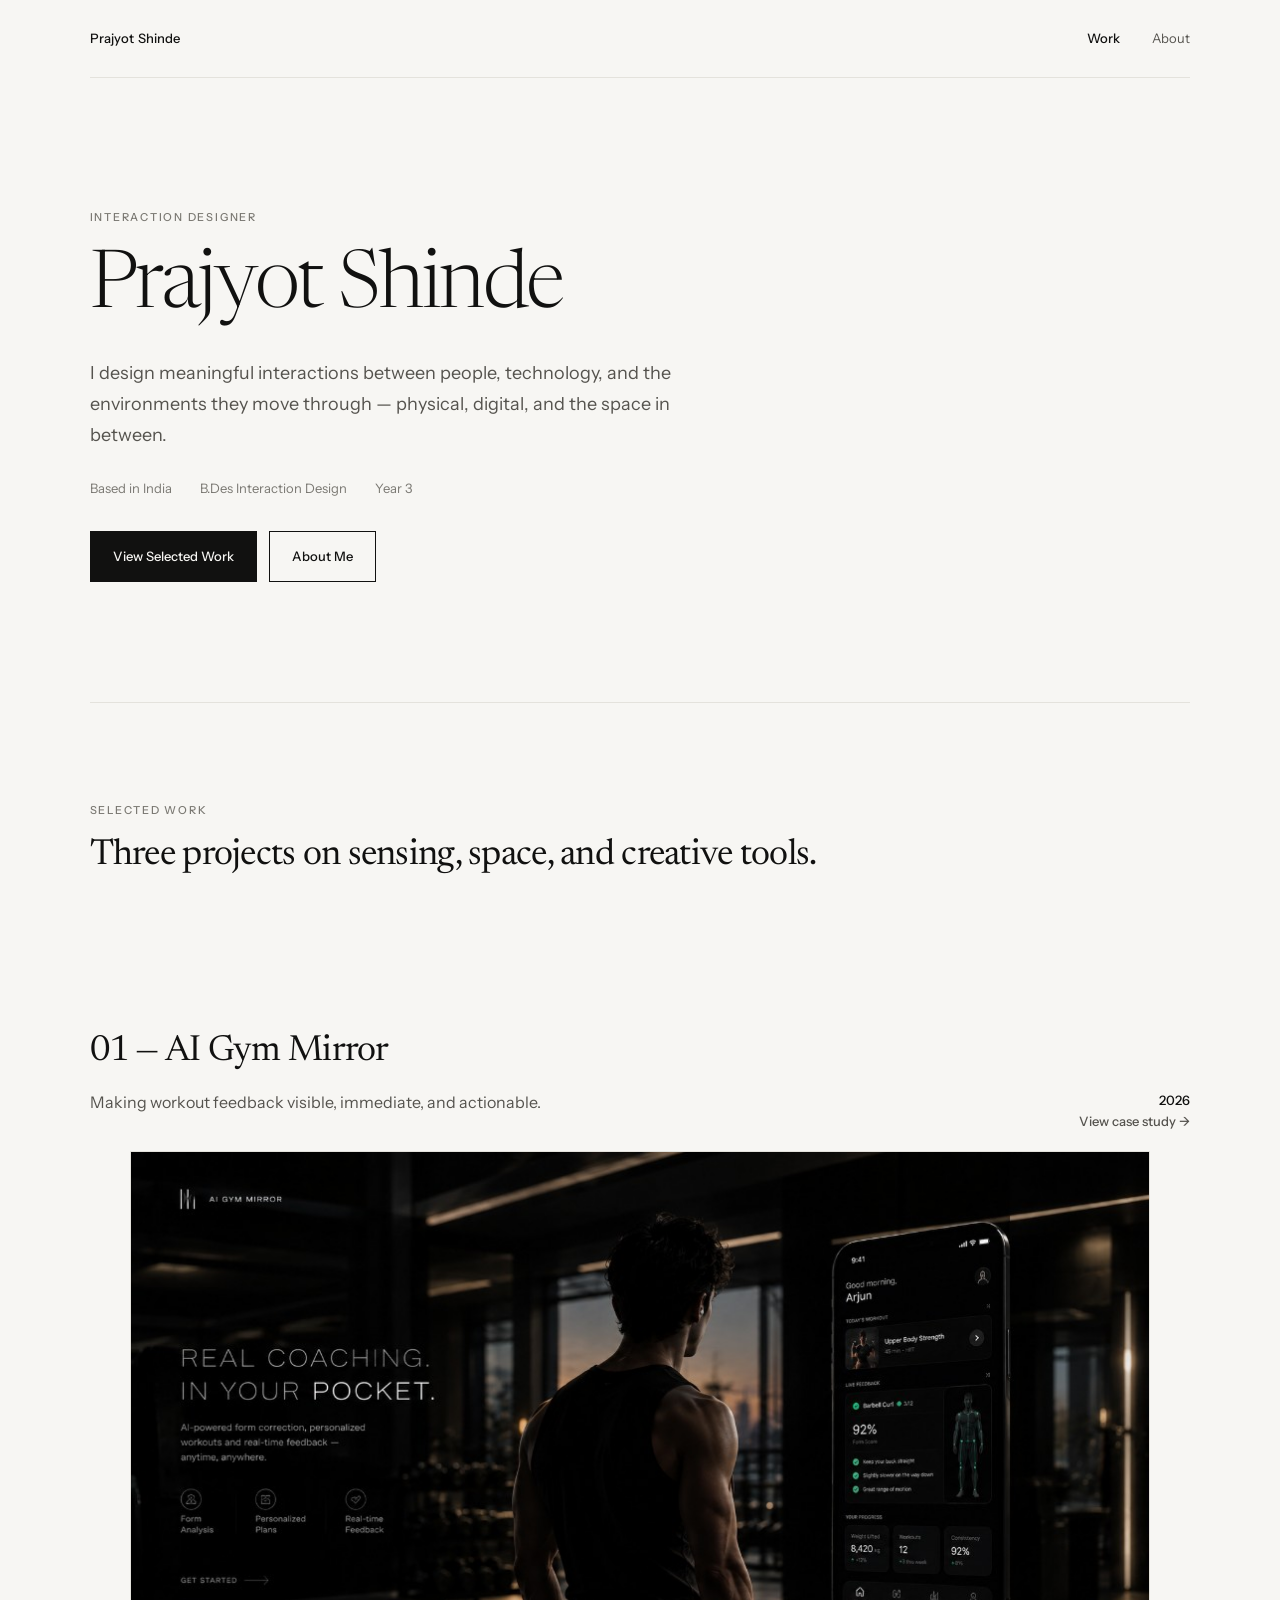
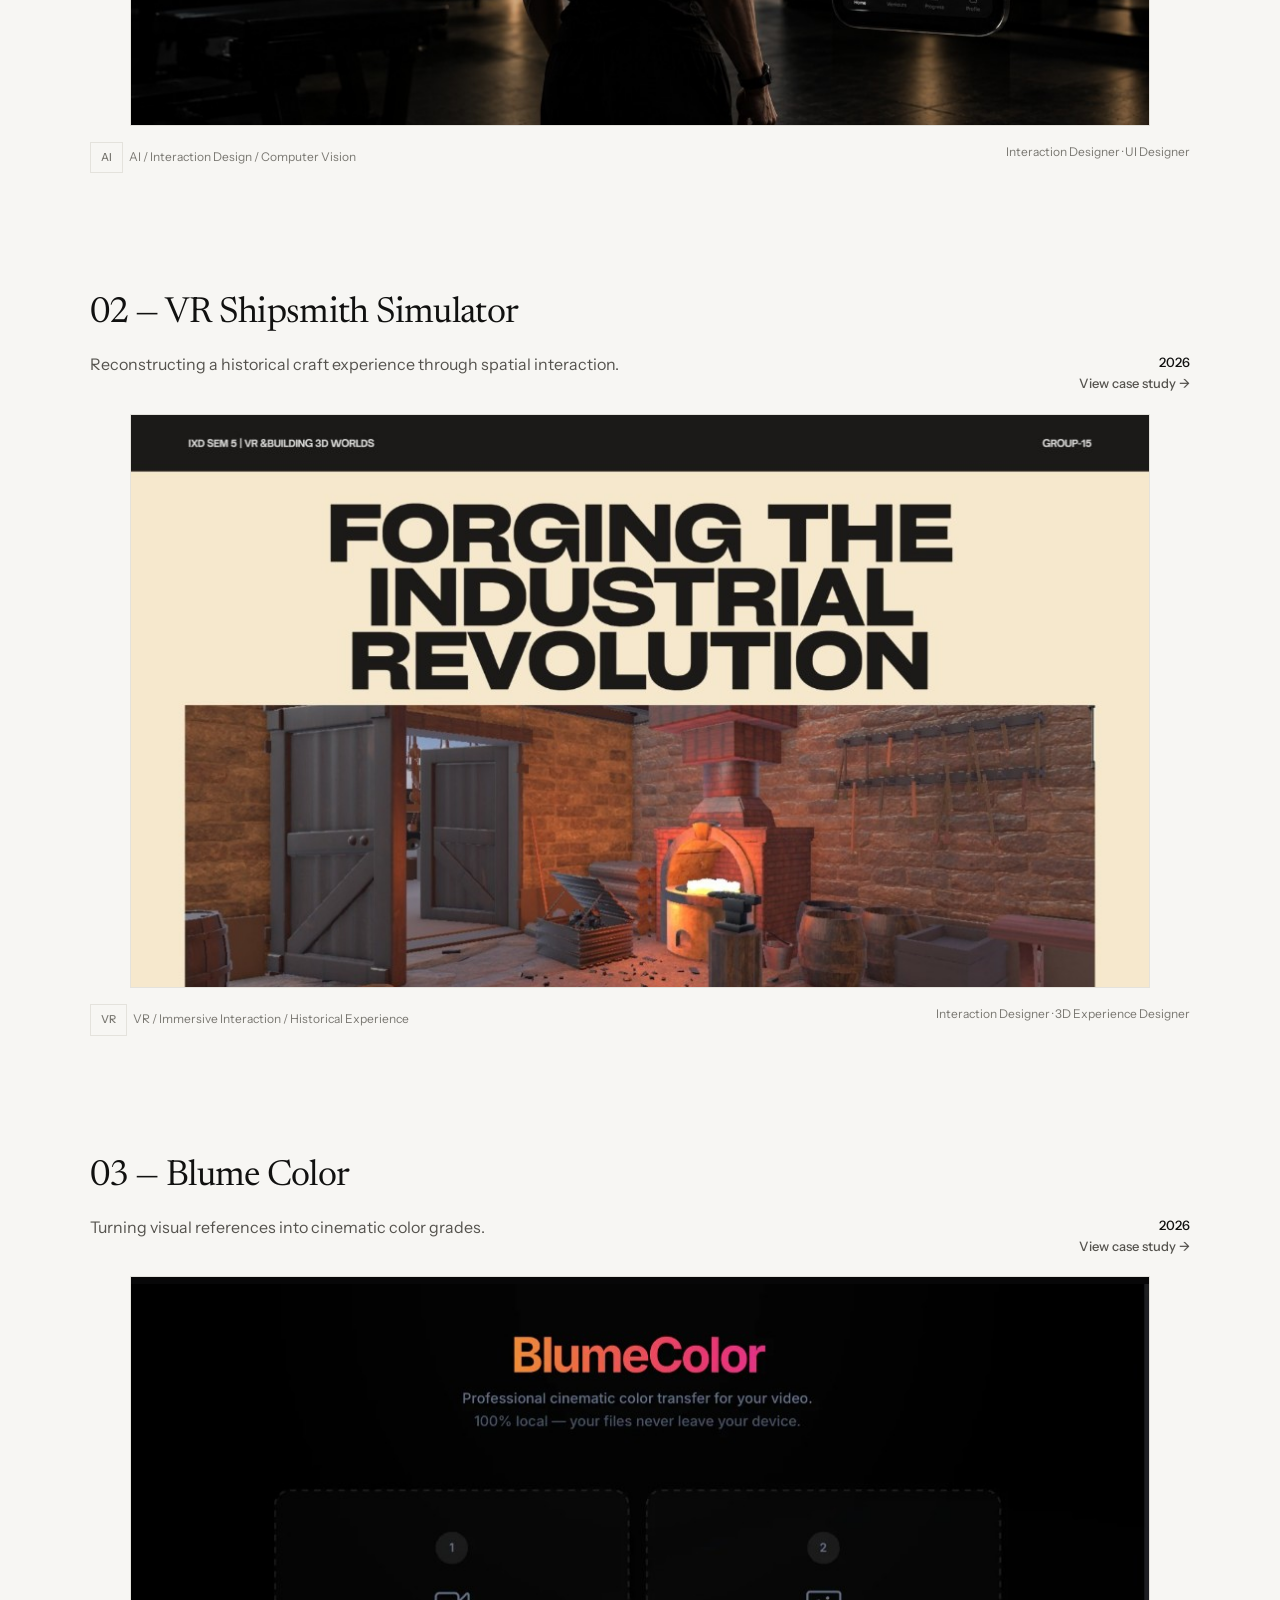
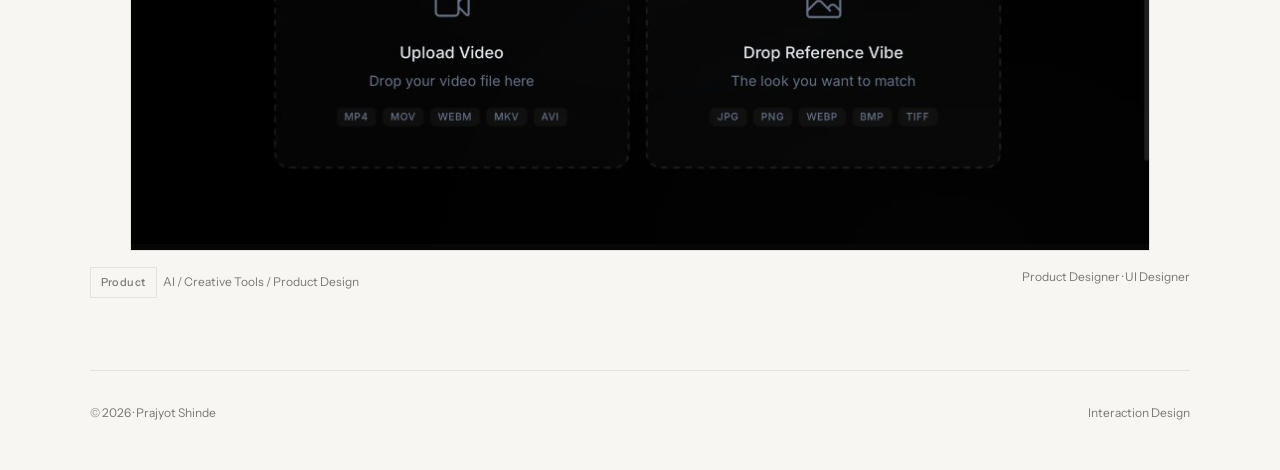
==== commit 97dd25e9: "Place Blume Color product UI and before/after grades across the case study." ====
--- a/docs/index.html
+++ b/docs/index.html
@@ -118,12 +118,11 @@
           </div>
         </div>
         <a href="work/blume-color.html">
-          <figure class="media media--hero">
-            <img src="images/home-blume.jpg" alt="Blume Color product interface">
+          <figure class="media media--hero media--cinematic media--photo media--dark">
+            <img src="images/home-blume.png" alt="Blume Color — upload video and drop a reference vibe">
             <div class="media__ph">
               <div class="media__cross"></div>
-              <strong>home-blume.jpg</strong>
-              <small>Drop image or video into /images</small>
+              <strong>home-blume.png</strong>
             </div>
           </figure>
         </a>
--- a/docs/assets/css/site.css
+++ b/docs/assets/css/site.css
@@ -254,6 +254,18 @@
 .media--board video {
   object-fit: contain;
 }
+.media--dark {
+  background: #070708;
+}
+.media--tall {
+  min-height: 0;
+  aspect-ratio: 3 / 4;
+  background: #0a0a09;
+}
+.media--tall img,
+.media--tall video {
+  object-fit: contain;
+}
 .media-cap {
   margin: 10px 0 0;
   font-size: 12px;
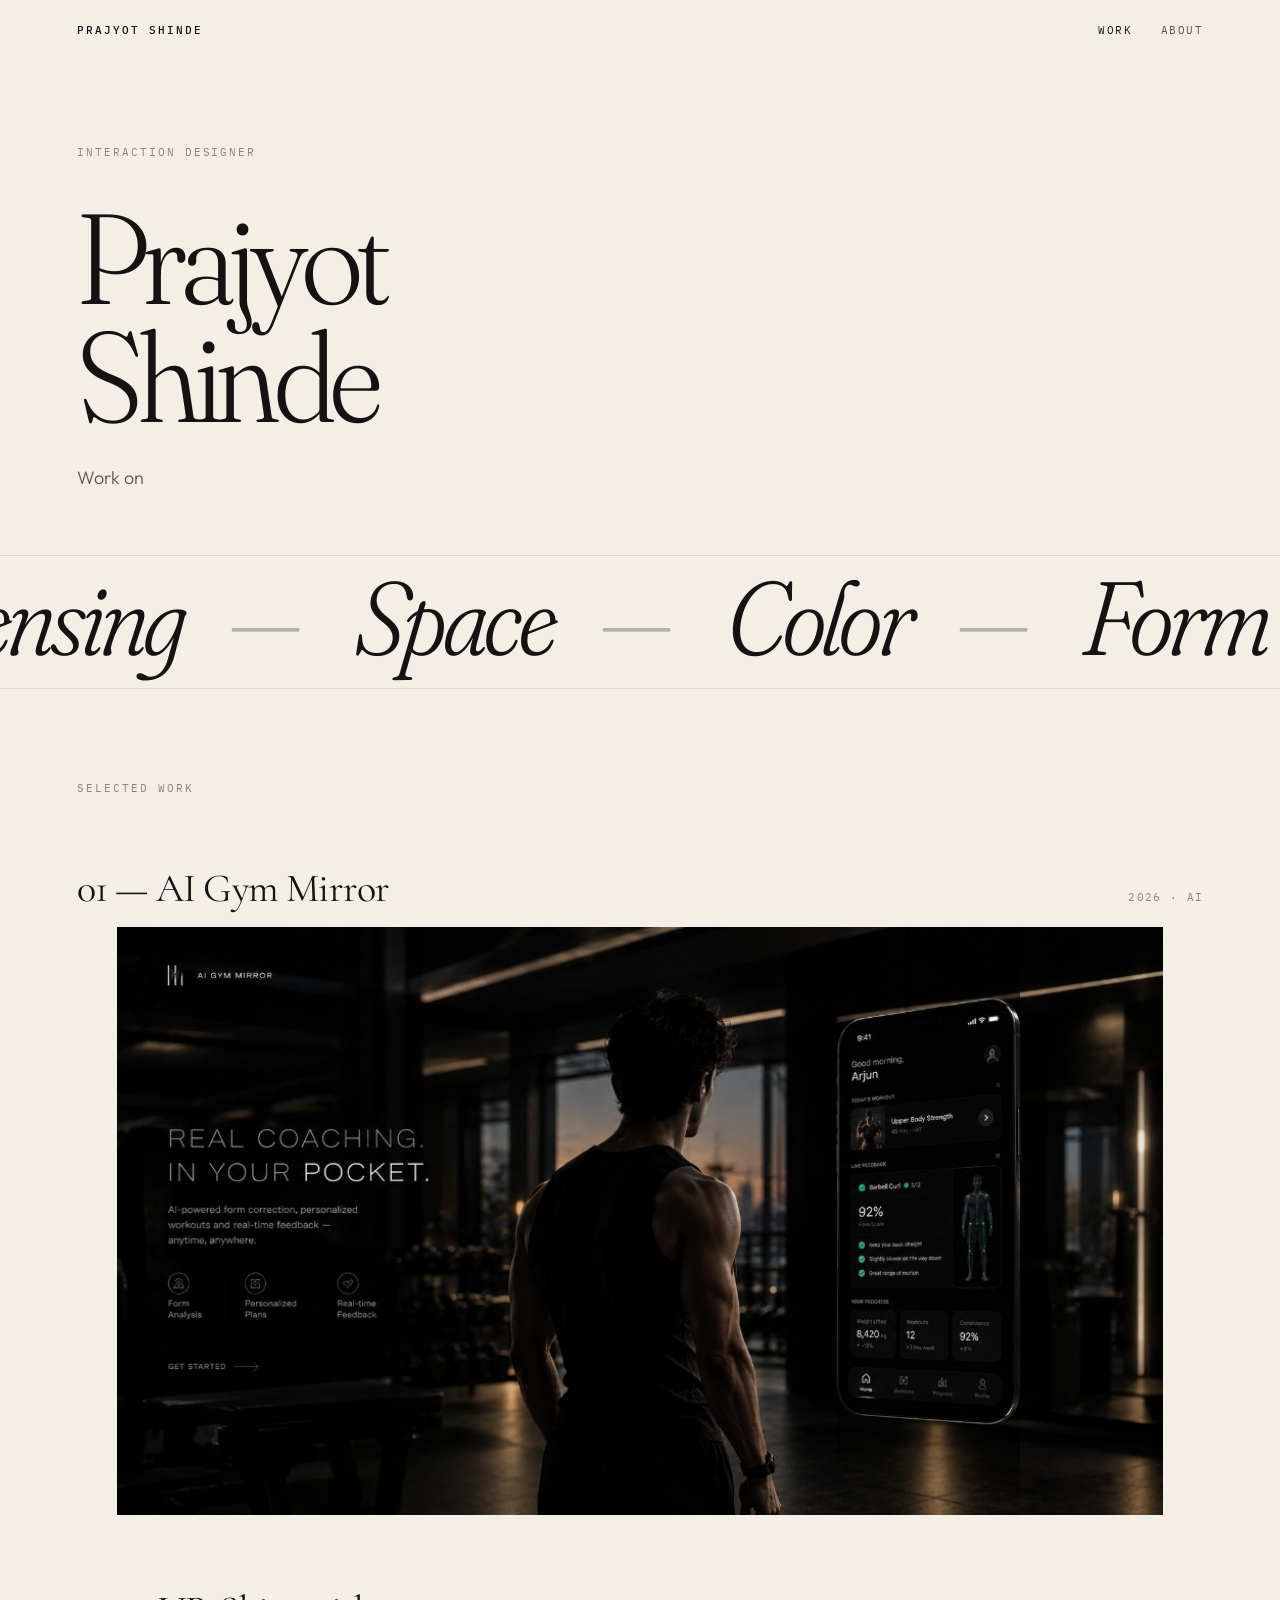
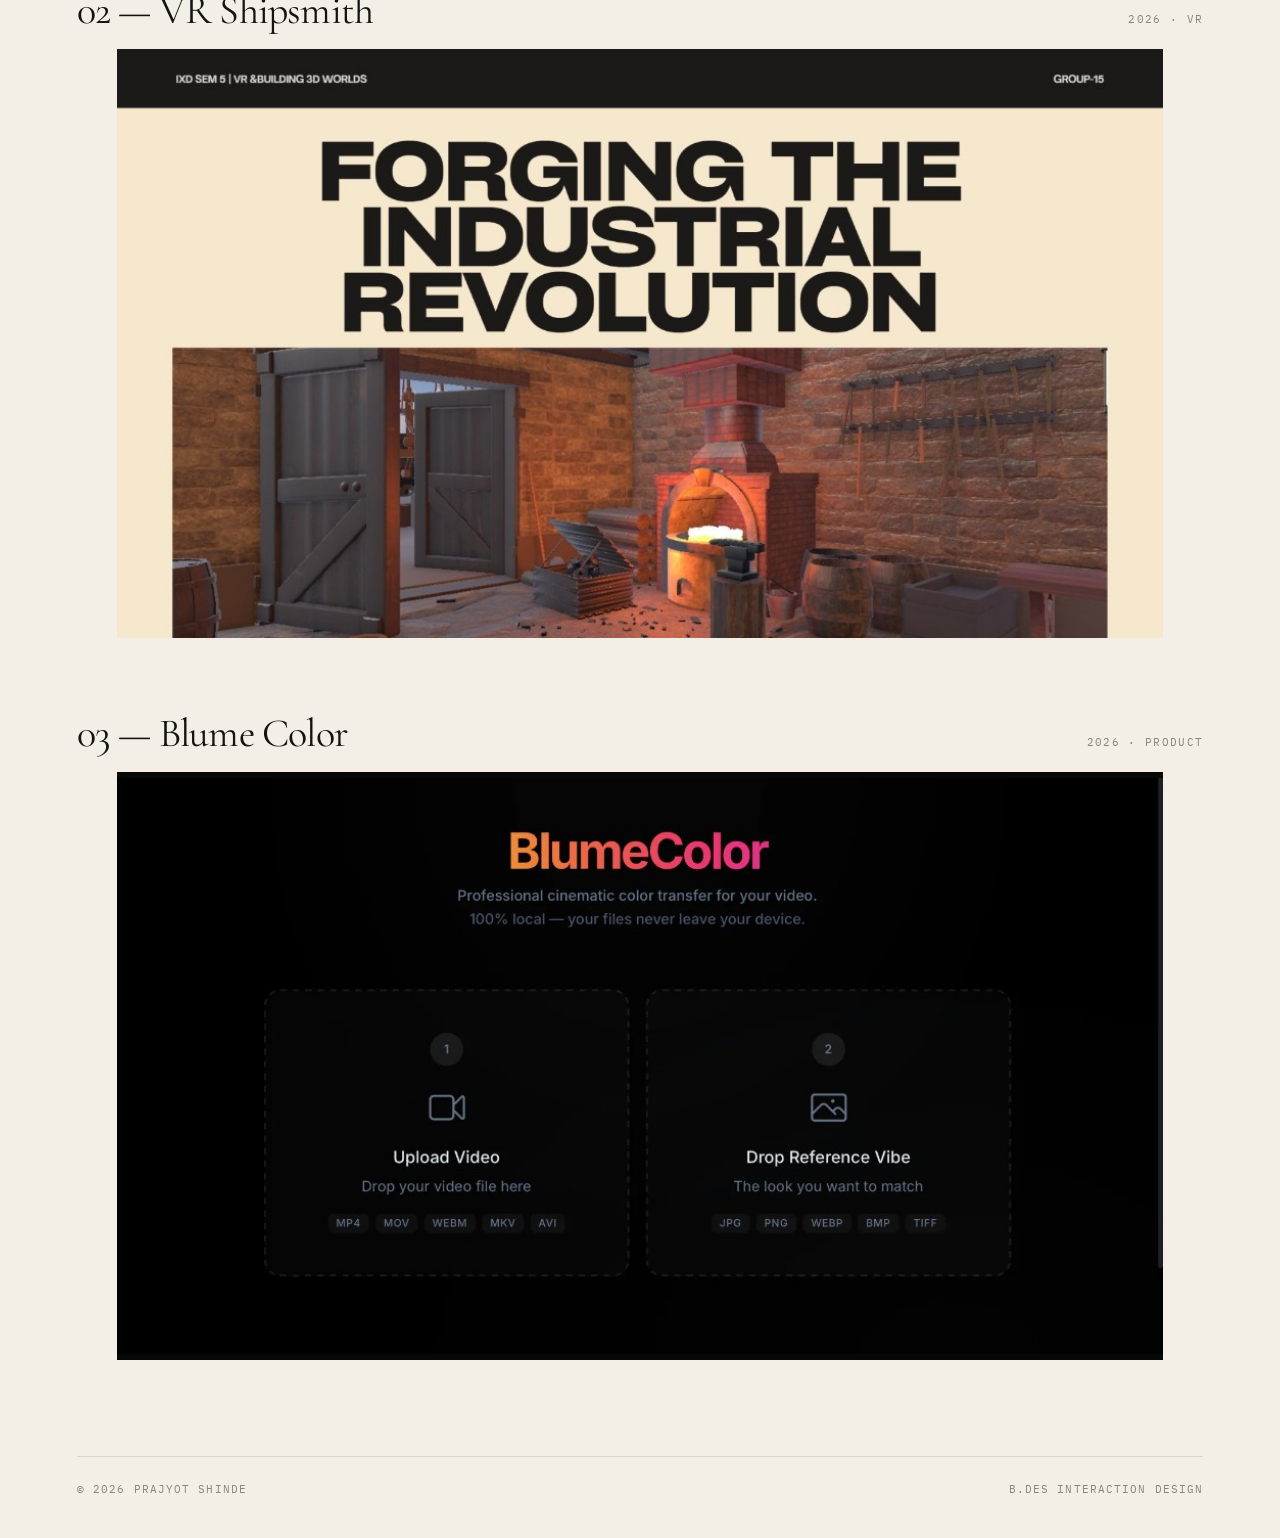
==== commit 411afd63: "Tighten the site into a quieter editorial system with a running hero marquee." ====
--- a/docs/index.html
+++ b/docs/index.html
@@ -4,10 +4,10 @@
   <meta charset="UTF-8">
   <meta name="viewport" content="width=device-width, initial-scale=1">
   <title>Prajyot Shinde — Interaction Designer</title>
-  <meta name="description" content="Interaction design portfolio. Selected work on sensing, space, and creative tools.">
+  <meta name="description" content="Interaction design. Sensing, space, and color.">
   <link rel="preconnect" href="https://fonts.googleapis.com">
   <link rel="preconnect" href="https://fonts.gstatic.com" crossorigin>
-  <link href="https://fonts.googleapis.com/css2?family=Instrument+Sans:wght@400;500;600&family=Newsreader:ital,opsz,wght@0,6..72,300;0,6..72,400;0,6..72,500;1,6..72,400&display=swap" rel="stylesheet">
+  <link href="https://fonts.googleapis.com/css2?family=Cormorant+Garamond:ital,wght@0,400;0,500;1,400;1,500&family=Fraunces:ital,opsz,wght@0,9..144,300;0,9..144,400;1,9..144,300;1,9..144,400&family=IBM+Plex+Mono:wght@400;500&family=Outfit:wght@300;400;500&display=swap" rel="stylesheet">
   <link rel="stylesheet" href="assets/css/site.css">
 </head>
 <body>
@@ -24,121 +24,98 @@
 
   <main id="content">
     <section class="hero">
-      <div class="wrap">
+      <div class="wrap hero__intro">
         <p class="label">Interaction Designer</p>
-        <h1 class="display">Prajyot Shinde</h1>
-        <p class="lede">I design meaningful interactions between people, technology, and the environments they move through — physical, digital, and the space in between.</p>
-        <div class="hero-meta">
-          <span>Based in India</span>
-          <span>B.Des Interaction Design</span>
-          <span>Year 3</span>
-        </div>
-        <div class="cta-row">
-          <a class="btn btn--primary" href="#work">View Selected Work</a>
-          <a class="btn btn--ghost" href="about.html">About Me</a>
+        <h1 class="display"><span>Prajyot</span><span>Shinde</span></h1>
+        <p class="hero-line">
+          Work on
+          <span class="cycle" aria-hidden="true">
+            <span>sensing</span>
+            <span>space</span>
+            <span>color</span>
+          </span>
+          <span class="sr-only">sensing, space, and color</span>
+        </p>
+      </div>
+      <div class="marquee" aria-hidden="true">
+        <div class="marquee__track">
+          <span class="marquee__item">Sensing</span>
+          <span class="marquee__item">Space</span>
+          <span class="marquee__item">Color</span>
+          <span class="marquee__item">Form</span>
+          <span class="marquee__item">Timing</span>
+          <span class="marquee__item">Reach</span>
+          <span class="marquee__item">Heat</span>
+          <span class="marquee__item">Grade</span>
+          <span class="marquee__item">Sensing</span>
+          <span class="marquee__item">Space</span>
+          <span class="marquee__item">Color</span>
+          <span class="marquee__item">Form</span>
+          <span class="marquee__item">Timing</span>
+          <span class="marquee__item">Reach</span>
+          <span class="marquee__item">Heat</span>
+          <span class="marquee__item">Grade</span>
         </div>
       </div>
     </section>
 
-    <div class="wrap"><hr class="rule"></div>
-
-    <section class="section" id="work">
+    <section class="work-head" id="work">
       <div class="wrap">
         <p class="label">Selected work</p>
-        <h2 class="h1">Three projects on sensing, space, and creative tools.</h2>
       </div>
     </section>
 
     <article class="project">
       <div class="wrap">
         <div class="project__head">
-          <div>
-            <h2 class="h1">01  —  AI Gym Mirror</h2>
-            <p class="body">Making workout feedback visible, immediate, and actionable.</p>
-          </div>
-          <div class="project__year">
-            2026<br>
-            <a class="project__link" href="work/ai-gym-mirror.html">View case study  →</a>
-          </div>
+          <h2 class="h1">01  —  AI Gym Mirror</h2>
+          <span class="project__meta">2026 · AI</span>
         </div>
-        <a href="work/ai-gym-mirror.html">
+        <a class="project__shot" href="work/ai-gym-mirror.html">
           <figure class="media media--hero media--cinematic">
-            <img src="images/home-gym.png" alt="AI Gym Mirror — real coaching in your pocket">
-            <div class="media__ph">
-              <div class="media__cross"></div>
-              <strong>home-gym.png</strong>
-            </div>
+            <img src="images/home-gym.png" alt="AI Gym Mirror">
+            <div class="media__ph"><strong>home-gym.png</strong></div>
           </figure>
         </a>
-        <div class="project__foot">
-          <span><span class="tag">AI</span> &nbsp; AI / Interaction Design / Computer Vision</span>
-          <span>Interaction Designer · UI Designer</span>
-        </div>
       </div>
     </article>
 
     <article class="project">
       <div class="wrap">
         <div class="project__head">
-          <div>
-            <h2 class="h1">02  —  VR Shipsmith Simulator</h2>
-            <p class="body">Reconstructing a historical craft experience through spatial interaction.</p>
-          </div>
-          <div class="project__year">
-            2026<br>
-            <a class="project__link" href="work/vr-shipsmith.html">View case study  →</a>
-          </div>
+          <h2 class="h1">02  —  VR Shipsmith</h2>
+          <span class="project__meta">2026 · VR</span>
         </div>
-        <a href="work/vr-shipsmith.html">
+        <a class="project__shot" href="work/vr-shipsmith.html">
           <figure class="media media--hero media--cinematic">
-            <img src="images/home-vr.png" alt="VR Shipsmith — Forging the Industrial Revolution">
-            <div class="media__ph">
-              <div class="media__cross"></div>
-              <strong>home-vr.png</strong>
-            </div>
+            <img src="images/home-vr.png" alt="VR Shipsmith">
+            <div class="media__ph"><strong>home-vr.png</strong></div>
           </figure>
         </a>
-        <div class="project__foot">
-          <span><span class="tag">VR</span> &nbsp; VR / Immersive Interaction / Historical Experience</span>
-          <span>Interaction Designer · 3D Experience Designer</span>
-        </div>
       </div>
     </article>
 
     <article class="project">
       <div class="wrap">
         <div class="project__head">
-          <div>
-            <h2 class="h1">03  —  Blume Color</h2>
-            <p class="body">Turning visual references into cinematic color grades.</p>
-          </div>
-          <div class="project__year">
-            2026<br>
-            <a class="project__link" href="work/blume-color.html">View case study  →</a>
-          </div>
+          <h2 class="h1">03  —  Blume Color</h2>
+          <span class="project__meta">2026 · Product</span>
         </div>
-        <a href="work/blume-color.html">
+        <a class="project__shot" href="work/blume-color.html">
           <figure class="media media--hero media--cinematic media--photo media--dark">
-            <img src="images/home-blume.png" alt="Blume Color — upload video and drop a reference vibe">
-            <div class="media__ph">
-              <div class="media__cross"></div>
-              <strong>home-blume.png</strong>
-            </div>
+            <img src="images/home-blume.png" alt="Blume Color">
+            <div class="media__ph"><strong>home-blume.png</strong></div>
           </figure>
         </a>
-        <div class="project__foot">
-          <span><span class="tag">Product</span> &nbsp; AI / Creative Tools / Product Design</span>
-          <span>Product Designer · UI Designer</span>
-        </div>
       </div>
     </article>
   </main>
 
   <div class="wrap">
-    <hr class="rule">
+    <hr class="rule" style="margin-top:72px">
     <footer class="footer">
-      <span>© <span data-year></span> · Prajyot Shinde</span>
-      <span>Interaction Design</span>
+      <span>© <span data-year></span> Prajyot Shinde</span>
+      <span>B.Des Interaction Design</span>
     </footer>
   </div>
   <script src="assets/js/site.js"></script>
--- a/docs/assets/css/site.css
+++ b/docs/assets/css/site.css
@@ -1,18 +1,20 @@
 :root {
-  --bg: #f7f6f3;
-  --bg-muted: #efede8;
-  --surface: #ffffff;
-  --ink: #111110;
-  --secondary: #55534e;
-  --muted: #7a7872;
-  --line: #e4e2dc;
-  --media: #e4e2dc;
-  --inverse: #111110;
-  --inverse-text: #f7f6f3;
-  --pad: clamp(20px, 7vw, 96px);
-  --max: 1248px;
-  --serif: "Newsreader", "Times New Roman", serif;
-  --sans: "Instrument Sans", "Helvetica Neue", sans-serif;
+  --bg: #f3efe6;
+  --bg-muted: #ebe6db;
+  --surface: #faf7f1;
+  --ink: #141311;
+  --secondary: #5a564e;
+  --muted: #8a847a;
+  --line: #ddd6c8;
+  --media: #e2dccf;
+  --inverse: #141311;
+  --inverse-text: #f3efe6;
+  --pad: clamp(20px, 6vw, 88px);
+  --max: 1180px;
+  --display: "Fraunces", "Times New Roman", serif;
+  --serif: "Cormorant Garamond", "Times New Roman", serif;
+  --sans: "Outfit", "Helvetica Neue", sans-serif;
+  --mono: "IBM Plex Mono", ui-monospace, monospace;
 }
 
 * { box-sizing: border-box; }
@@ -23,7 +25,8 @@
   color: var(--ink);
   font-family: var(--sans);
   font-size: 16px;
-  line-height: 1.6;
+  font-weight: 400;
+  line-height: 1.55;
   -webkit-font-smoothing: antialiased;
 }
 img, video { max-width: 100%; display: block; }
@@ -40,6 +43,16 @@
   z-index: 20;
 }
 .skip:focus { left: 8px; }
+.sr-only {
+  position: absolute;
+  width: 1px;
+  height: 1px;
+  padding: 0;
+  margin: -1px;
+  overflow: hidden;
+  clip: rect(0, 0, 0, 0);
+  border: 0;
+}
 
 .wrap {
   width: min(100%, calc(var(--max) + var(--pad) * 2));
@@ -52,159 +65,222 @@
   display: flex;
   align-items: center;
   justify-content: space-between;
-  padding: 28px 0;
-  border-bottom: 1px solid var(--line);
+  padding: 22px 0;
 }
 .nav__brand {
-  font-size: 13px;
+  font-family: var(--mono);
+  font-size: 11px;
   font-weight: 500;
-  letter-spacing: 0.01em;
+  letter-spacing: 0.18em;
+  text-transform: uppercase;
 }
 .nav__links {
   display: flex;
-  gap: 32px;
-  font-size: 13px;
-  color: var(--secondary);
-}
-.nav__links a[aria-current="page"] {
-  color: var(--ink);
-  font-weight: 500;
-}
+  gap: 28px;
+  font-family: var(--mono);
+  font-size: 11px;
+  letter-spacing: 0.14em;
+  text-transform: uppercase;
+  color: var(--secondary);
+}
+.nav__links a[aria-current="page"] { color: var(--ink); }
 
 .label {
-  font-size: 11px;
-  font-weight: 500;
-  letter-spacing: 0.16em;
+  font-family: var(--mono);
+  font-size: 11px;
+  font-weight: 400;
+  letter-spacing: 0.18em;
   text-transform: uppercase;
   color: var(--muted);
 }
 
 .display {
-  font-family: var(--serif);
+  font-family: var(--display);
   font-weight: 300;
-  font-size: clamp(40px, 8vw, 80px);
+  font-size: clamp(56px, 12vw, 128px);
+  line-height: 0.92;
+  letter-spacing: -0.04em;
+  margin: 0;
+  font-optical-sizing: auto;
+  font-variation-settings: "SOFT" 50, "WONK" 1;
+}
+.display span { display: block; }
+.title {
+  font-family: var(--serif);
+  font-weight: 400;
+  font-size: clamp(36px, 6vw, 64px);
   line-height: 1.05;
   letter-spacing: -0.03em;
   margin: 0;
 }
-.title {
-  font-family: var(--serif);
+.h1 {
+  font-family: var(--serif);
+  font-weight: 400;
+  font-size: clamp(28px, 3.4vw, 40px);
+  line-height: 1.15;
+  letter-spacing: -0.02em;
+  margin: 0;
+}
+.h2 {
+  font-family: var(--serif);
+  font-weight: 400;
+  font-size: clamp(22px, 2.6vw, 30px);
+  line-height: 1.2;
+  margin: 0;
+}
+.lede {
+  font-family: var(--serif);
+  font-size: clamp(20px, 2.2vw, 26px);
+  line-height: 1.35;
+  color: var(--secondary);
+  max-width: 28rem;
+  font-weight: 400;
+}
+.body {
+  color: var(--secondary);
+  max-width: 38rem;
   font-weight: 300;
-  font-size: clamp(32px, 5vw, 52px);
-  line-height: 1.12;
-  letter-spacing: -0.025em;
-  margin: 0;
-}
-.h1 {
-  font-family: var(--serif);
-  font-weight: 400;
-  font-size: clamp(26px, 3vw, 36px);
+}
+.quote {
+  font-family: var(--serif);
+  font-style: italic;
+  font-weight: 400;
+  font-size: clamp(28px, 4vw, 44px);
   line-height: 1.2;
-  letter-spacing: -0.02em;
-  margin: 0;
-}
-.h2 {
-  font-family: var(--serif);
-  font-weight: 400;
-  font-size: clamp(22px, 2.4vw, 26px);
-  line-height: 1.3;
-  margin: 0;
-}
-.lede {
+  margin: 0;
+  max-width: 18ch;
+}
+
+.hero {
+  padding: 72px 0 0;
+  overflow: hidden;
+}
+.hero__intro {
+  display: grid;
+  gap: 28px;
+}
+.hero-line {
+  margin: 0;
   font-size: 18px;
-  line-height: 1.7;
-  color: var(--secondary);
-  max-width: 40rem;
-}
-.body { color: var(--secondary); max-width: 45rem; }
-.quote {
-  font-family: var(--serif);
+  font-weight: 300;
+  color: var(--secondary);
+  display: flex;
+  flex-wrap: wrap;
+  align-items: baseline;
+  gap: 0.4em;
+}
+.cycle {
+  display: inline-grid;
+  min-width: 5.2em;
+  font-family: var(--display);
   font-style: italic;
   font-weight: 400;
-  font-size: clamp(26px, 3.4vw, 40px);
-  line-height: 1.25;
-  margin: 0;
-}
-
-.hero { padding: 120px 0 120px; }
-.hero .label { margin-bottom: 20px; }
-.hero .display, .hero .title { margin-bottom: 28px; }
-.hero-meta {
-  display: flex;
-  flex-wrap: wrap;
-  gap: 12px 28px;
-  color: var(--muted);
-  font-size: 13px;
-  margin: 28px 0 32px;
-}
-.cta-row { display: flex; flex-wrap: wrap; gap: 12px; }
-
-.btn {
-  display: inline-flex;
-  align-items: center;
-  justify-content: center;
-  padding: 14px 22px;
-  font-size: 13px;
-  font-weight: 500;
-  border: 1px solid var(--ink);
-  cursor: pointer;
-}
-.btn--primary { background: var(--ink); color: var(--inverse-text); }
-.btn--ghost { background: transparent; }
-
-.section { padding: 88px 0; }
-.section--tight { padding: 48px 0 72px; }
+  font-size: 1.15em;
+  color: var(--ink);
+  line-height: 1;
+}
+.cycle span {
+  grid-area: 1 / 1;
+  opacity: 0;
+  animation: cycle 9s infinite;
+}
+.cycle span:nth-child(1) { animation-delay: 0s; }
+.cycle span:nth-child(2) { animation-delay: 3s; }
+.cycle span:nth-child(3) { animation-delay: 6s; }
+
+@keyframes cycle {
+  0% { opacity: 0; transform: translateY(0.45em); }
+  8%, 28% { opacity: 1; transform: translateY(0); }
+  36%, 100% { opacity: 0; transform: translateY(-0.4em); }
+}
+
+.marquee {
+  margin: 64px calc(var(--pad) * -1) 0;
+  overflow: hidden;
+  border-top: 1px solid var(--line);
+  border-bottom: 1px solid var(--line);
+  padding: 10px 0 18px;
+}
+.marquee__track {
+  display: flex;
+  width: max-content;
+  animation: ticker 36s linear infinite;
+}
+.marquee:hover .marquee__track {
+  animation-play-state: paused;
+}
+.marquee__item {
+  font-family: var(--display);
+  font-style: italic;
+  font-weight: 300;
+  font-size: clamp(40px, 8.5vw, 104px);
+  line-height: 1;
+  letter-spacing: -0.035em;
+  white-space: nowrap;
+  padding-right: 0.55em;
+  font-optical-sizing: auto;
+  font-variation-settings: "SOFT" 70, "WONK" 1;
+}
+.marquee__item::after {
+  content: "—";
+  font-style: normal;
+  opacity: 0.28;
+  margin-left: 0.45em;
+}
+@keyframes ticker {
+  to { transform: translateX(-50%); }
+}
+
+.section { padding: 72px 0; }
+.section--tight { padding: 40px 0 64px; }
 .section--muted { background: var(--bg-muted); }
 .section--inverse {
   background: var(--inverse);
   color: var(--inverse-text);
 }
-.section--inverse .label { color: #a8a59d; }
+.section--inverse .label { color: #9c968c; }
 .section--inverse .lede,
-.section--inverse .body { color: #c9c6bf; }
-.section .label { margin-bottom: 16px; }
-.section .h1, .section .h2, .section .title { margin-bottom: 16px; }
+.section--inverse .body { color: #c9c4ba; }
+.section .label { margin-bottom: 12px; }
+.section .h1, .section .h2, .section .title { margin-bottom: 12px; }
 
 .rule { border: 0; border-top: 1px solid var(--line); margin: 0; }
 
-.project { padding: 48px 0 72px; }
+.work-head { padding: 80px 0 8px; }
+
+.project { padding: 48px 0 8px; }
 .project__head {
   display: flex;
   justify-content: space-between;
-  gap: 32px;
-  align-items: flex-end;
-  margin-bottom: 20px;
-}
-.project__year { font-size: 13px; font-weight: 500; text-align: right; }
-.project__link { font-size: 13px; color: var(--secondary); }
-.project__foot {
-  display: flex;
-  justify-content: space-between;
-  gap: 16px;
-  flex-wrap: wrap;
-  margin-top: 16px;
-  font-size: 12px;
-  color: var(--muted);
-}
-.tag {
-  display: inline-block;
-  border: 1px solid var(--line);
-  padding: 6px 10px;
-  font-size: 11px;
-  font-weight: 500;
-  letter-spacing: 0.04em;
-}
+  gap: 24px;
+  align-items: baseline;
+  margin-bottom: 16px;
+}
+.project__head .h1 { margin: 0; }
+.project__meta {
+  font-family: var(--mono);
+  font-size: 11px;
+  letter-spacing: 0.12em;
+  text-transform: uppercase;
+  color: var(--muted);
+  text-align: right;
+  flex-shrink: 0;
+}
+.project a.project__shot { display: block; }
+.project a.project__shot .media {
+  transition: transform 0.7s cubic-bezier(0.22, 1, 0.36, 1);
+}
+.project a.project__shot:hover .media { transform: scale(1.012); }
 
 .media {
   position: relative;
   background: var(--media);
-  border: 1px solid var(--line);
   min-height: 240px;
   overflow: hidden;
 }
-.media--hero { min-height: min(72vw, 720px); }
-.media--wide { min-height: min(50vw, 520px); }
-.media--square { min-height: 280px; }
+.media--hero { min-height: min(68vw, 640px); }
+.media--wide { min-height: min(46vw, 460px); }
+.media--square { min-height: 260px; }
 .media img,
 .media video {
   width: 100%;
@@ -228,7 +304,7 @@
 }
 .media__ph strong {
   font-size: 12px;
-  font-weight: 500;
+  font-weight: 400;
   color: var(--secondary);
 }
 .media__ph small { font-size: 11px; }
@@ -238,226 +314,120 @@
   background: #070708;
 }
 .media--cinematic img,
-.media--cinematic video {
-  object-fit: cover;
-}
+.media--cinematic video { object-fit: cover; }
 .media--photo img,
-.media--photo video {
-  object-fit: contain;
-}
+.media--photo video { object-fit: contain; }
 .media--board {
   min-height: 0;
   aspect-ratio: 16 / 9;
   background: #f3ead8;
 }
 .media--board img,
-.media--board video {
-  object-fit: contain;
-}
-.media--dark {
-  background: #070708;
-}
+.media--board video { object-fit: contain; }
+.media--dark { background: #070708; }
 .media--tall {
   min-height: 0;
   aspect-ratio: 3 / 4;
   background: #0a0a09;
 }
 .media--tall img,
-.media--tall video {
-  object-fit: contain;
-}
-.media-cap {
-  margin: 10px 0 0;
-  font-size: 12px;
-  color: var(--muted);
-}
+.media--tall video { object-fit: contain; }
 
 .meta-row {
   display: grid;
-  grid-template-columns: repeat(auto-fit, minmax(140px, 1fr));
-  gap: 24px 48px;
-  margin: 32px 0 0;
+  grid-template-columns: repeat(auto-fit, minmax(120px, 1fr));
+  gap: 20px 40px;
+  margin: 28px 0 0;
 }
 .meta-row dt {
-  font-size: 11px;
-  font-weight: 500;
+  font-family: var(--mono);
+  font-size: 10px;
   letter-spacing: 0.16em;
   text-transform: uppercase;
   color: var(--muted);
   margin-bottom: 6px;
 }
-.meta-row dd { margin: 0; font-size: 13px; }
+.meta-row dd { margin: 0; font-size: 14px; font-weight: 300; }
 
 .flow {
   display: flex;
   flex-wrap: wrap;
   align-items: center;
-  gap: 10px;
-}
-.chip {
-  background: var(--surface);
-  border: 1px solid var(--line);
-  padding: 10px 14px;
-  font-size: 12px;
-  font-weight: 500;
-}
-.flow__arrow { color: var(--muted); }
-
-.insights, .lessons, .states, .phones, .gallery, .ix-grid {
-  display: grid;
-  gap: 16px 24px;
-}
-.insights { grid-template-columns: repeat(4, 1fr); }
+  gap: 8px 14px;
+  font-family: var(--mono);
+  font-size: 11px;
+  letter-spacing: 0.08em;
+  text-transform: uppercase;
+  color: var(--secondary);
+}
+.flow span + span::before {
+  content: "→  ";
+  color: var(--muted);
+}
+
+.insights, .lessons, .gallery, .ix-grid {
+  display: grid;
+  gap: 16px 20px;
+}
+.insights { grid-template-columns: repeat(3, 1fr); }
 .lessons { grid-template-columns: repeat(3, 1fr); }
-.states { grid-template-columns: repeat(5, 1fr); }
-.phones { grid-template-columns: repeat(7, minmax(140px, 1fr)); overflow-x: auto; }
 .gallery { grid-template-columns: 1fr 1fr; }
 .gallery--3 { grid-template-columns: 1fr 1fr 1fr; }
-.ix-grid { grid-template-columns: repeat(6, 1fr); }
+.ix-grid { grid-template-columns: repeat(3, 1fr); }
 
 .insight {
-  border-left: 1px solid var(--line);
-  padding: 24px 32px 24px 0;
-}
-.insight h3 { font-size: 16px; font-weight: 500; margin: 12px 0; }
-.insight p, .lesson p, .state p { margin: 0; font-size: 14px; color: var(--secondary); line-height: 1.55; }
+  border-top: 1px solid var(--line);
+  padding: 20px 0 0;
+}
+.insight h3 {
+  font-family: var(--serif);
+  font-size: 22px;
+  font-weight: 400;
+  margin: 8px 0 10px;
+}
+.insight p, .lesson p { margin: 0; font-size: 14px; font-weight: 300; color: var(--secondary); line-height: 1.5; }
 .lesson h3 {
   font-family: var(--serif);
   font-weight: 400;
-  font-size: 22px;
-  margin: 10px 0;
-}
-
-.state {
-  background: var(--surface);
-  padding: 20px;
-}
-.state h3 { font-size: 14px; font-weight: 500; margin: 0 0 10px; }
-
-.phone {
-  min-width: 160px;
-  background: var(--surface);
-  border: 1px solid var(--line);
-  padding: 14px;
-  font-size: 11px;
-}
-.phone__bar { display: flex; justify-content: space-between; color: var(--muted); font-size: 9px; }
-.phone h4 { margin: 10px 0; font-size: 13px; }
-.phone .block { height: 18px; background: var(--bg-muted); margin: 8px 0; }
-.phone .hero-block { height: 72px; background: var(--media); }
-.phone .btn-block { height: 28px; background: var(--ink); }
-.phone-cap { text-align: center; font-size: 11px; color: var(--muted); margin-top: 8px; }
-
-.notes { display: grid; gap: 8px; margin-top: 24px; }
-.note { display: flex; gap: 8px; align-items: flex-start; font-size: 12px; color: var(--secondary); }
-.note b {
-  background: var(--ink);
-  color: var(--inverse-text);
-  font-size: 10px;
-  font-weight: 500;
-  padding: 2px 6px;
-}
-
-.plan {
-  position: relative;
-  background: var(--bg-muted);
-  border: 1px solid var(--line);
-  min-height: 420px;
-  margin-top: 20px;
-}
-.plan__nav {
-  position: absolute;
-  inset: 24px;
-  border: 1px dashed var(--line);
-}
-.zone {
-  position: absolute;
-  border: 1px solid var(--ink);
-  background: var(--surface);
-  display: grid;
-  place-content: center;
-  font-size: 11px;
-  font-weight: 500;
-  text-align: center;
-  padding: 8px;
-}
-.plan__legend {
-  position: absolute;
-  left: 40px;
-  bottom: 16px;
-  font-size: 11px;
-  color: var(--muted);
-}
-
-.workspace {
-  display: grid;
-  grid-template-columns: 2fr 1fr 1.2fr 1.4fr;
-  grid-template-rows: 180px 90px 90px 90px;
-  gap: 12px;
-  background: var(--surface);
-  border: 1px solid var(--line);
-  padding: 16px;
-}
-.ws {
-  background: var(--bg-muted);
-  display: grid;
-  place-content: center;
-  text-align: center;
-  font-size: 12px;
-  font-weight: 500;
-  color: var(--secondary);
-  padding: 12px;
-}
-.ws--video { grid-column: 1; grid-row: 1; }
-.ws--ref { grid-column: 2; grid-row: 1; }
-.ws--prev { grid-column: 3 / 5; grid-row: 1; }
-.ws--raw { grid-column: 1; grid-row: 2 / 4; }
-.ws--proc { grid-column: 2; grid-row: 2; }
-.ws--anal { grid-column: 2; grid-row: 3; }
-.ws--cmp { grid-column: 3 / 5; grid-row: 2 / 4; }
-.ws--int { grid-column: 1; grid-row: 4; }
-.ws--exp { grid-column: 2 / 5; grid-row: 4; }
-
-.table {
-  background: var(--surface);
-  border: 1px solid var(--line);
-}
-.table div {
-  display: grid;
-  grid-template-columns: 200px 1fr;
-  gap: 24px;
-  padding: 18px 20px;
-  border-top: 1px solid var(--line);
-  font-size: 14px;
-}
-.table div:first-child { border-top: 0; }
-.table b { font-size: 13px; font-weight: 500; }
+  font-size: 24px;
+  margin: 8px 0 10px;
+}
 
 .split-3 {
   display: grid;
-  grid-template-columns: 1.4fr 1fr 0.8fr;
-  gap: 48px 80px;
+  grid-template-columns: 1.3fr 1fr 0.8fr;
+  gap: 48px 64px;
 }
 .split-3 .h2 { margin-bottom: 8px; }
 .skill-list {
   display: grid;
-  gap: 10px;
+  gap: 6px;
   font-family: var(--serif);
   font-size: 22px;
-  line-height: 1.3;
-}
-.tool-list { display: grid; gap: 12px; color: var(--secondary); }
+  line-height: 1.35;
+}
+.tool-list {
+  display: grid;
+  gap: 8px;
+  font-family: var(--mono);
+  font-size: 12px;
+  letter-spacing: 0.08em;
+  text-transform: uppercase;
+  color: var(--secondary);
+}
 
 .case-nav {
   display: flex;
   justify-content: space-between;
   gap: 16px;
   align-items: center;
-  padding: 28px 0;
-  border-bottom: 1px solid var(--line);
-  font-size: 13px;
-}
-.case-nav span { font-weight: 500; }
+  padding: 22px 0;
+  font-family: var(--mono);
+  font-size: 11px;
+  letter-spacing: 0.12em;
+  text-transform: uppercase;
+}
+.case-nav span { color: var(--ink); }
 .case-nav a { color: var(--secondary); }
 
 .next {
@@ -465,38 +435,49 @@
   justify-content: space-between;
   align-items: baseline;
   gap: 16px;
-  padding: 32px 0 16px;
-}
-.next a { font-family: var(--serif); font-size: 26px; }
+  padding: 28px 0 8px;
+}
+.next a {
+  font-family: var(--serif);
+  font-size: 28px;
+  font-style: italic;
+}
 
 .footer {
   display: flex;
   justify-content: space-between;
   gap: 16px;
-  padding: 32px 0 48px;
-  font-size: 12px;
+  padding: 24px 0 40px;
+  font-family: var(--mono);
+  font-size: 11px;
+  letter-spacing: 0.1em;
+  text-transform: uppercase;
   color: var(--muted);
 }
 
 @media (max-width: 980px) {
-  .insights, .lessons, .states, .gallery, .gallery--3, .ix-grid, .split-3 {
+  .insights, .lessons, .gallery, .gallery--3, .ix-grid, .split-3 {
     grid-template-columns: 1fr;
   }
-  .phones { grid-template-columns: repeat(3, 1fr); }
-  .workspace { grid-template-columns: 1fr 1fr; grid-template-rows: none; }
-  .ws, .ws--video, .ws--ref, .ws--prev, .ws--raw, .ws--proc, .ws--anal, .ws--cmp, .ws--int, .ws--exp {
-    grid-column: auto;
-    grid-row: auto;
-    min-height: 88px;
+  .project__head { flex-direction: column; }
+  .project__meta { text-align: left; }
+  .hero { padding-top: 40px; }
+  .section { padding: 52px 0; }
+  .marquee { margin-left: calc(var(--pad) * -1); margin-right: calc(var(--pad) * -1); }
+}
+
+@media (max-width: 640px) {
+  .nav__links { gap: 16px; }
+  .display { font-size: clamp(48px, 16vw, 80px); }
+}
+
+@media (prefers-reduced-motion: reduce) {
+  .marquee__track,
+  .cycle span,
+  .project a.project__shot .media {
+    animation: none;
+    transition: none;
   }
-  .table div { grid-template-columns: 1fr; gap: 6px; }
-  .project__head { flex-direction: column; align-items: flex-start; }
-  .hero { padding: 64px 0 72px; }
-  .section { padding: 56px 0; }
-}
-
-@media (max-width: 640px) {
-  .cta-row .btn { width: 100%; }
-  .phones { grid-template-columns: 1fr 1fr; }
-  .nav__links { gap: 18px; }
-}
+  .cycle span:first-child { opacity: 1; transform: none; }
+  html { scroll-behavior: auto; }
+}
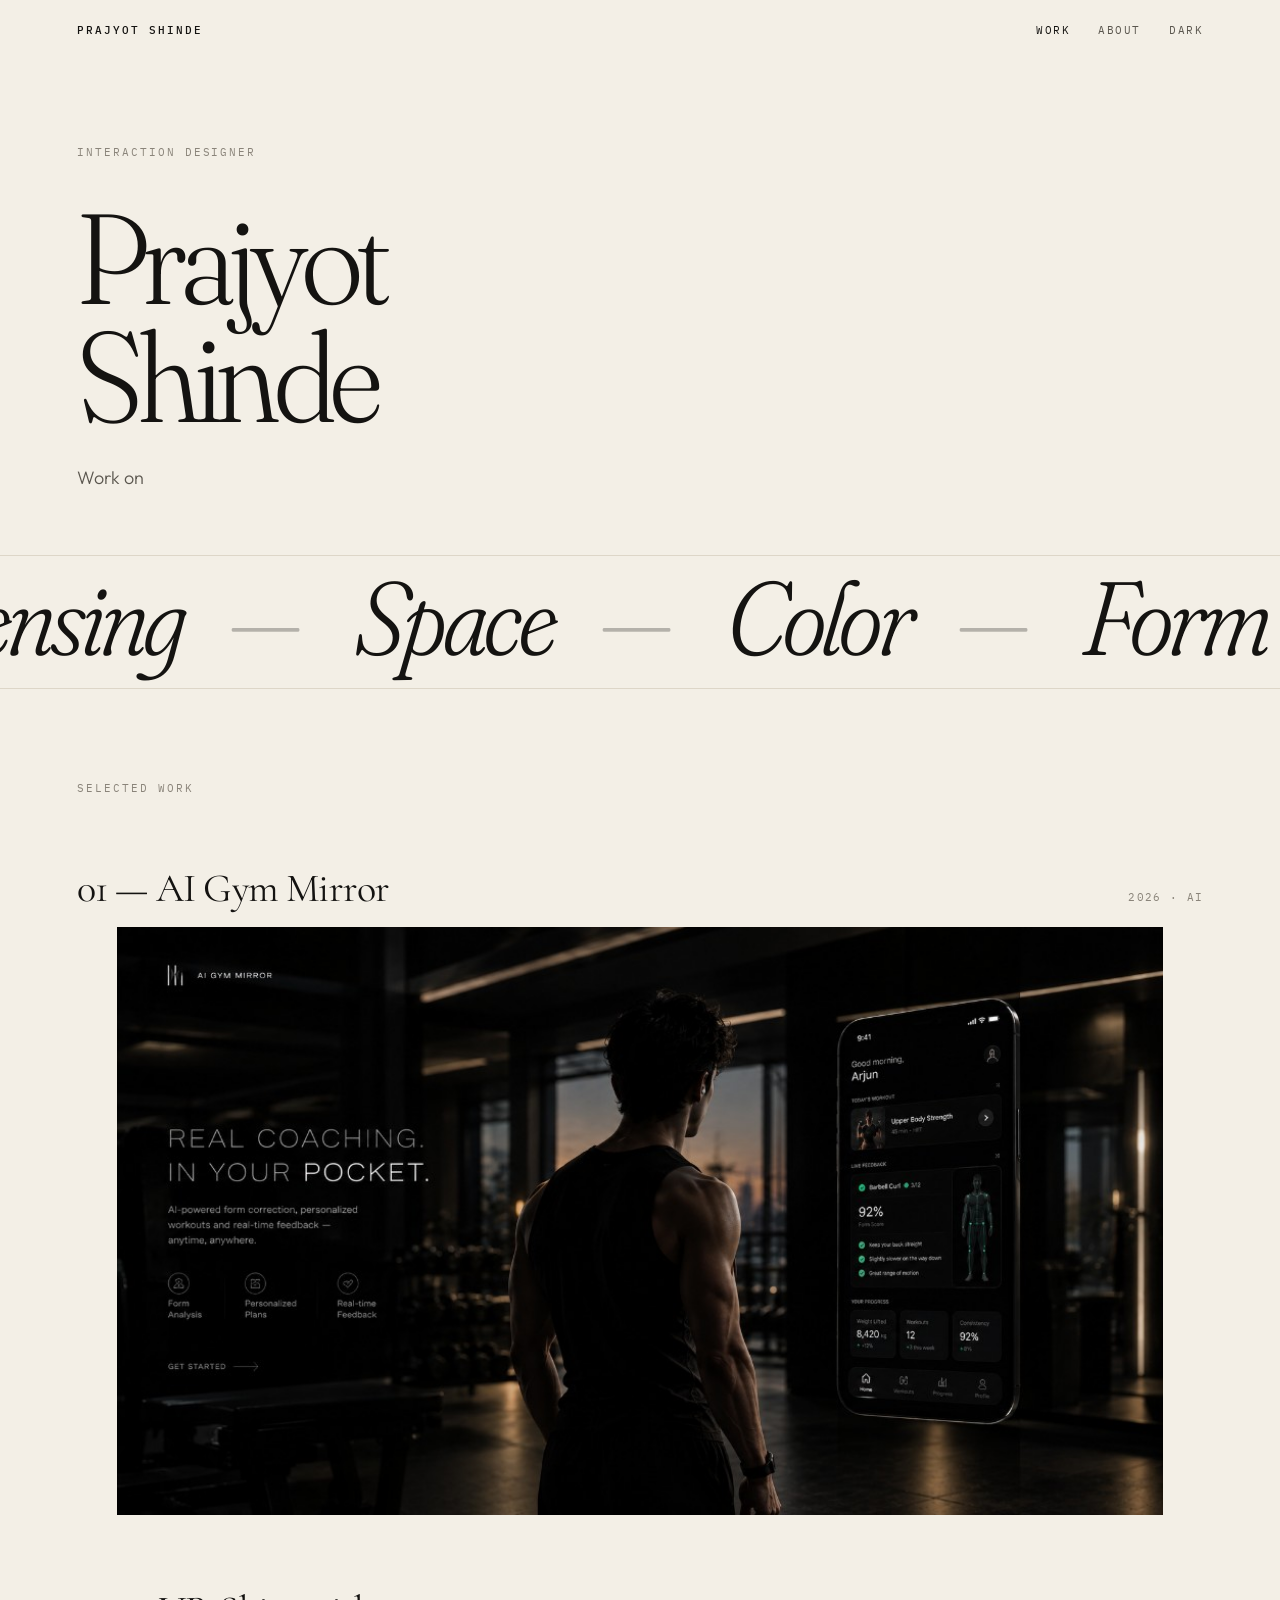
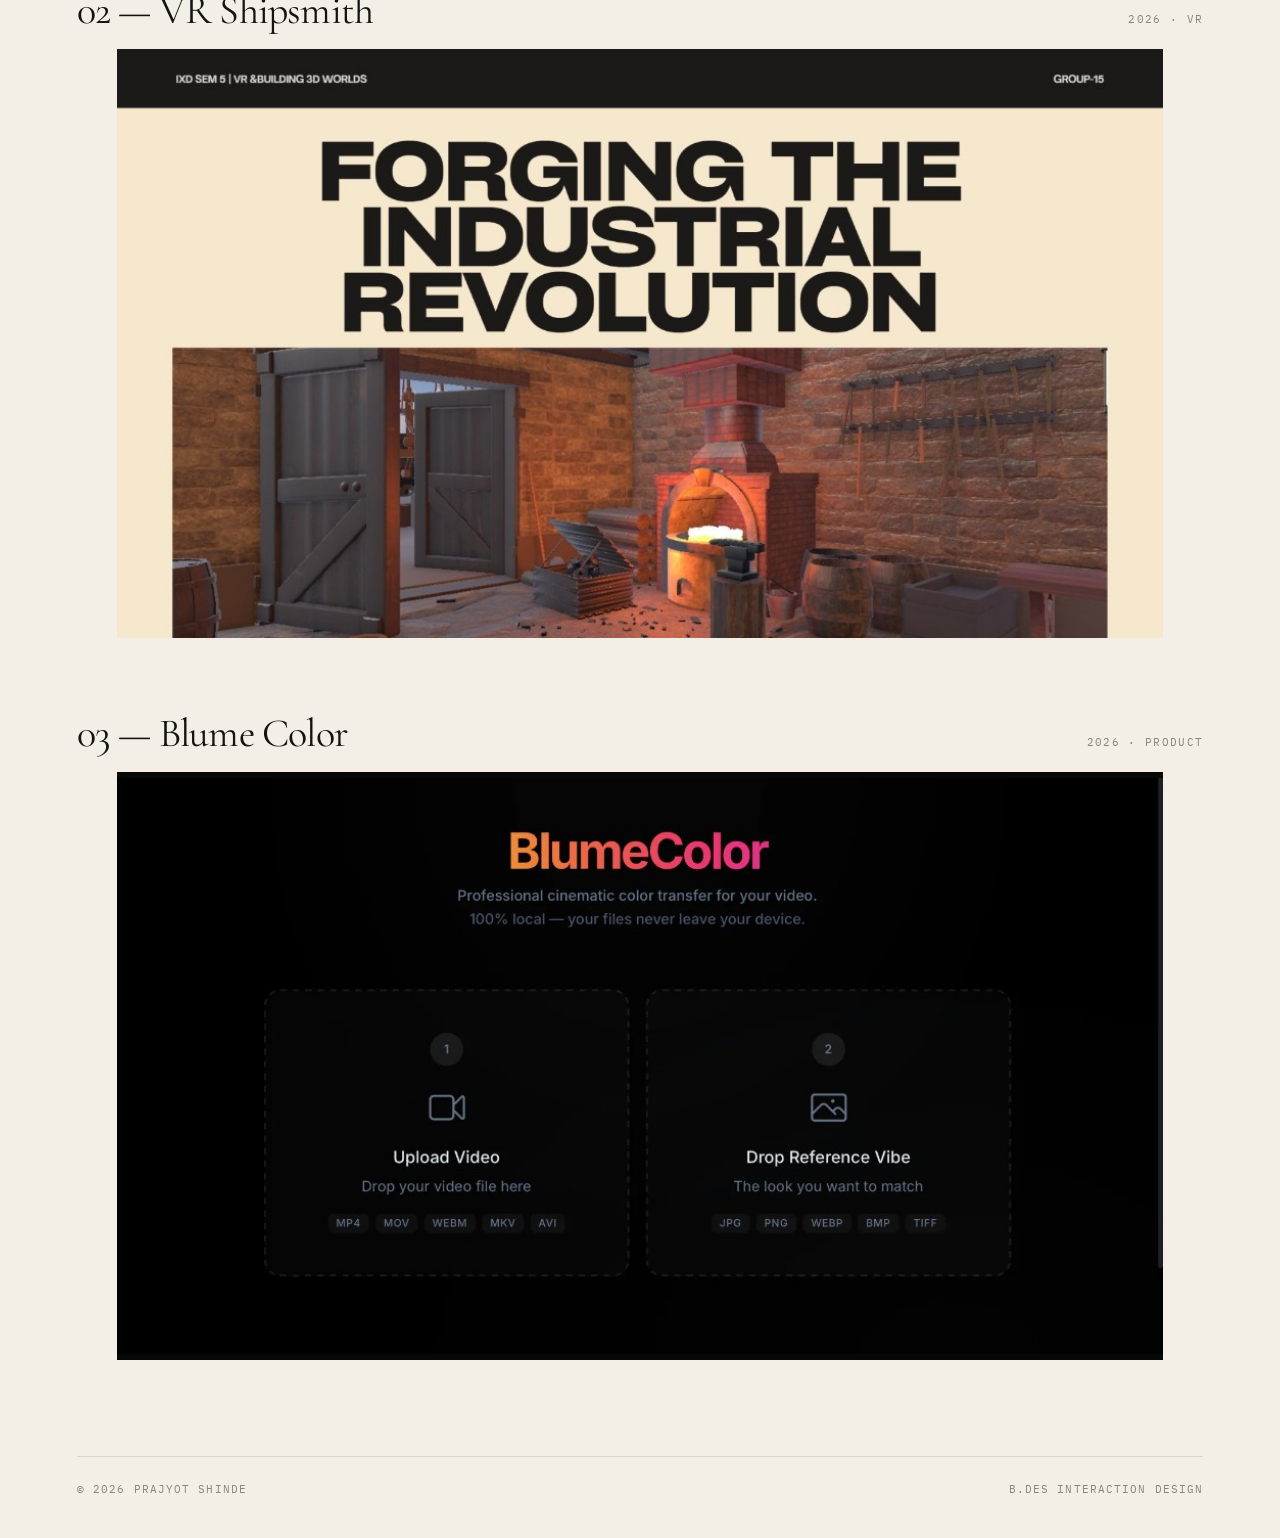
==== commit 095abb77: "Add a warm dark mode with a persistent nav toggle." ====
--- a/docs/index.html
+++ b/docs/index.html
@@ -3,8 +3,10 @@
 <head>
   <meta charset="UTF-8">
   <meta name="viewport" content="width=device-width, initial-scale=1">
+  <meta name="color-scheme" content="light dark">
   <title>Prajyot Shinde — Interaction Designer</title>
   <meta name="description" content="Interaction design. Sensing, space, and color.">
+  <script>(function(){try{var t=localStorage.getItem("theme");if(t!=="light"&&t!=="dark")t=window.matchMedia("(prefers-color-scheme: dark)").matches?"dark":"light";document.documentElement.setAttribute("data-theme",t);}catch(e){}})();</script>
   <link rel="preconnect" href="https://fonts.googleapis.com">
   <link rel="preconnect" href="https://fonts.gstatic.com" crossorigin>
   <link href="https://fonts.googleapis.com/css2?family=Cormorant+Garamond:ital,wght@0,400;0,500;1,400;1,500&family=Fraunces:ital,opsz,wght@0,9..144,300;0,9..144,400;1,9..144,300;1,9..144,400&family=IBM+Plex+Mono:wght@400;500&family=Outfit:wght@300;400;500&display=swap" rel="stylesheet">
@@ -18,6 +20,7 @@
       <nav class="nav__links">
         <a href="index.html#work" aria-current="page">Work</a>
         <a href="about.html">About</a>
+        <button class="theme-toggle" type="button" data-theme-toggle>Dark</button>
       </nav>
     </header>
   </div>
--- a/docs/assets/css/site.css
+++ b/docs/assets/css/site.css
@@ -9,12 +9,31 @@
   --media: #e2dccf;
   --inverse: #141311;
   --inverse-text: #f3efe6;
+  --inverse-muted: #9c968c;
+  --inverse-secondary: #c9c4ba;
   --pad: clamp(20px, 6vw, 88px);
   --max: 1180px;
   --display: "Fraunces", "Times New Roman", serif;
   --serif: "Cormorant Garamond", "Times New Roman", serif;
   --sans: "Outfit", "Helvetica Neue", sans-serif;
   --mono: "IBM Plex Mono", ui-monospace, monospace;
+}
+
+html { color-scheme: light; }
+html[data-theme="dark"] {
+  color-scheme: dark;
+  --bg: #12110f;
+  --bg-muted: #1b1a16;
+  --surface: #1f1d19;
+  --ink: #f3efe6;
+  --secondary: #b8b2a6;
+  --muted: #8c867c;
+  --line: #2e2b26;
+  --media: #1b1a16;
+  --inverse: #f3efe6;
+  --inverse-text: #141311;
+  --inverse-muted: #8a847a;
+  --inverse-secondary: #5a564e;
 }
 
 * { box-sizing: border-box; }
@@ -84,6 +103,22 @@
   color: var(--secondary);
 }
 .nav__links a[aria-current="page"] { color: var(--ink); }
+.theme-toggle {
+  background: none;
+  border: 0;
+  padding: 0;
+  margin: 0;
+  cursor: pointer;
+  font: inherit;
+  letter-spacing: inherit;
+  text-transform: inherit;
+  color: var(--secondary);
+}
+.theme-toggle:hover,
+.theme-toggle:focus-visible {
+  color: var(--ink);
+  outline: none;
+}
 
 .label {
   font-family: var(--mono);
@@ -238,9 +273,9 @@
   background: var(--inverse);
   color: var(--inverse-text);
 }
-.section--inverse .label { color: #9c968c; }
+.section--inverse .label { color: var(--inverse-muted); }
 .section--inverse .lede,
-.section--inverse .body { color: #c9c4ba; }
+.section--inverse .body { color: var(--inverse-secondary); }
 .section .label { margin-bottom: 12px; }
 .section .h1, .section .h2, .section .title { margin-bottom: 12px; }
 
@@ -429,6 +464,19 @@
 }
 .case-nav span { color: var(--ink); }
 .case-nav a { color: var(--secondary); }
+.case-nav__end {
+  display: flex;
+  align-items: center;
+  gap: 20px;
+}
+
+html.theme-ready,
+html.theme-ready body,
+html.theme-ready .section,
+html.theme-ready .section--muted,
+html.theme-ready .section--inverse {
+  transition: background-color 0.4s ease, color 0.4s ease, border-color 0.4s ease;
+}
 
 .next {
   display: flex;
@@ -474,7 +522,12 @@
 @media (prefers-reduced-motion: reduce) {
   .marquee__track,
   .cycle span,
-  .project a.project__shot .media {
+  .project a.project__shot .media,
+  html.theme-ready,
+  html.theme-ready body,
+  html.theme-ready .section,
+  html.theme-ready .section--muted,
+  html.theme-ready .section--inverse {
     animation: none;
     transition: none;
   }
